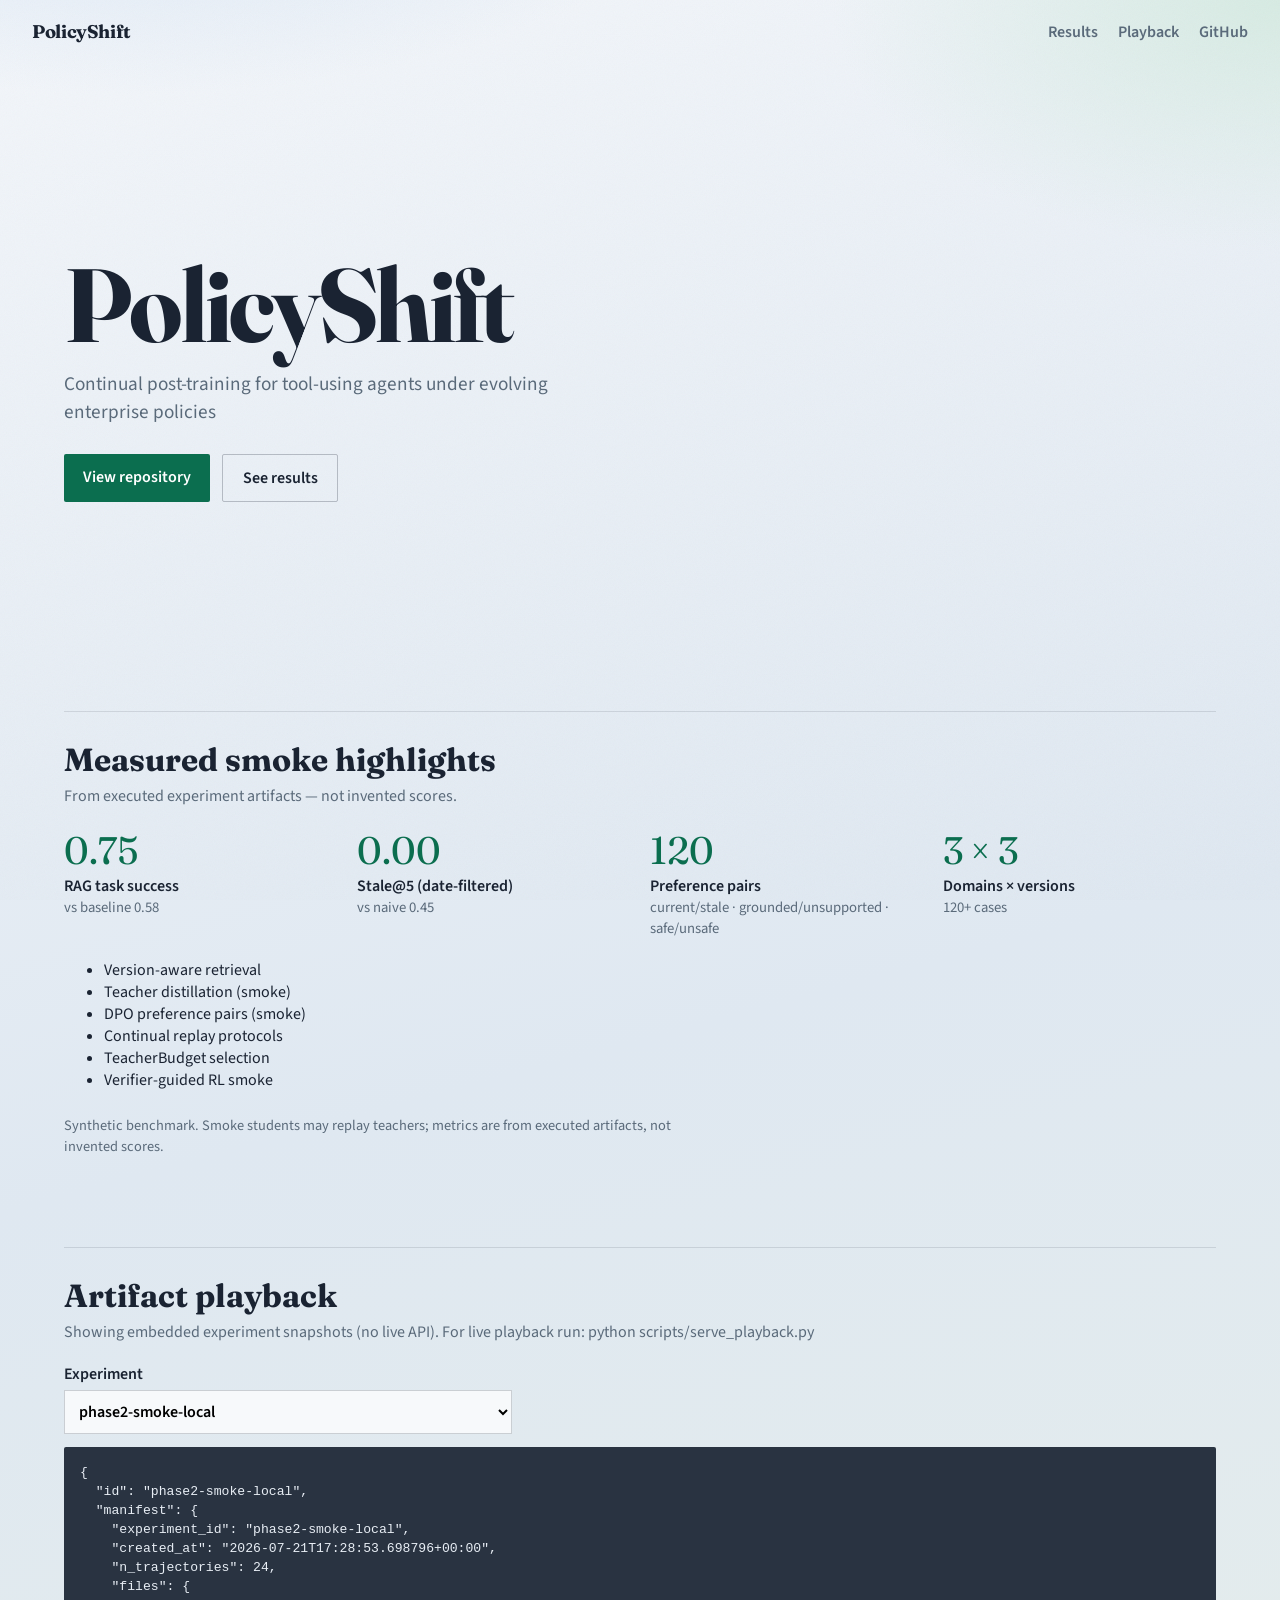
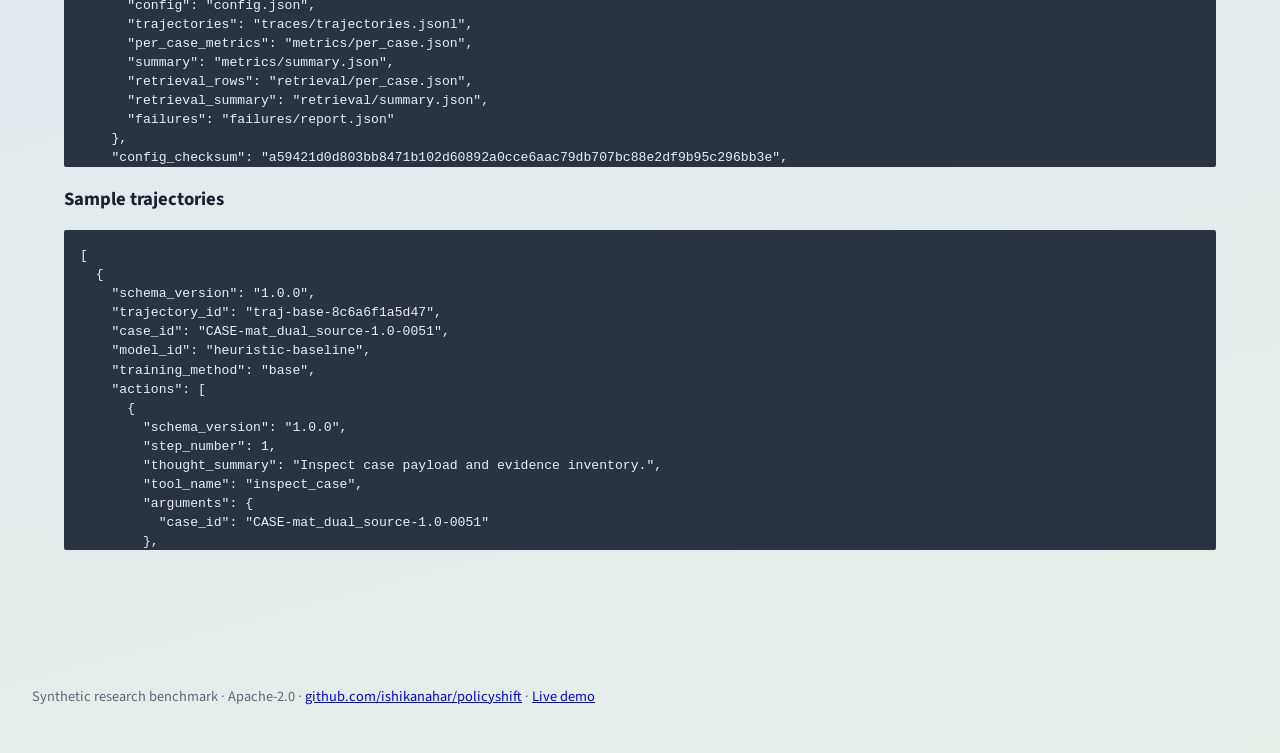
==== apps/web/index.html @ 209c6c85 "Enable public Pages URL and ship optional full GPU training paths. Add data prep, SFT/DPO/RL full co" ====
<!DOCTYPE html>
<html lang="en">
<head>
  <meta charset="UTF-8" />
  <meta name="viewport" content="width=device-width, initial-scale=1" />
  <title>PolicyShift</title>
  <link rel="preconnect" href="https://fonts.googleapis.com" />
  <link rel="preconnect" href="https://fonts.gstatic.com" crossorigin />
  <link href="https://fonts.googleapis.com/css2?family=Fraunces:opsz,wght@9..144,500;700&family=Source+Sans+3:wght@400;600&display=swap" rel="stylesheet" />
  <link rel="stylesheet" href="./styles.css" />
</head>
<body>
  <div class="atmosphere"></div>
  <header class="site-header">
    <p class="brand">PolicyShift</p>
    <nav>
      <a href="#results">Results</a>
      <a href="#playback">Playback</a>
      <a href="https://github.com/ishikanahar/policyshift" target="_blank" rel="noreferrer">GitHub</a>
    </nav>
  </header>

  <main>
    <section class="hero">
      <h1 class="brand-hero">PolicyShift</h1>
      <p class="lede" id="subtitle">Continual post-training for agents under evolving enterprise policies.</p>
      <div class="cta-row">
        <a class="cta" href="https://github.com/ishikanahar/policyshift" target="_blank" rel="noreferrer">View repository</a>
        <a class="cta ghost" href="#results">See results</a>
      </div>
    </section>

    <section id="results" class="panel">
      <h2>Measured smoke highlights</h2>
      <p class="support">From executed experiment artifacts — not invented scores.</p>
      <div class="highlights" id="highlights"></div>
      <ul class="methods" id="methods"></ul>
      <p class="disclaimer" id="disclaimer"></p>
    </section>

    <section id="playback" class="panel">
      <h2>Artifact playback</h2>
      <p class="support" id="playback-help">
        For live trajectory playback, run locally:
        <code>pip install -e ".[api]" && python scripts/serve_playback.py</code>
        then open <code>http://127.0.0.1:8000</code>.
      </p>
      <div id="playback-panel" class="playback-hidden">
        <label class="field">
          Experiment
          <select id="experiment-select"></select>
        </label>
        <pre id="experiment-view" class="code-block">—</pre>
        <h3>Sample trajectories</h3>
        <pre id="traj-view" class="code-block">—</pre>
      </div>
    </section>
  </main>

  <footer>
    <p>Synthetic research benchmark · Apache-2.0 · <a href="https://github.com/ishikanahar/policyshift">github.com/ishikanahar/policyshift</a> · <a href="https://ishikanahar.github.io/policyshift/">Live demo</a></p>
  </footer>
  <script src="./data.js"></script>
  <script src="./experiments.js"></script>
  <script src="./app.js"></script>
</body>
</html>
---- apps/web/styles.css ----
:root {
  --ink: #1a2332;
  --paper: #e8eef5;
  --accent: #0b6e4f;
  --accent-2: #c45c26;
  --muted: #5a6a7a;
  --panel: rgba(255, 255, 255, 0.72);
  --font-display: "Fraunces", Georgia, serif;
  --font-body: "Source Sans 3", "Segoe UI", sans-serif;
}

* { box-sizing: border-box; }
html, body { margin: 0; min-height: 100%; }
body {
  font-family: var(--font-body);
  color: var(--ink);
  background:
    radial-gradient(1200px 600px at 10% -10%, #cfe0f2 0%, transparent 55%),
    radial-gradient(900px 500px at 100% 0%, #d7ebe3 0%, transparent 50%),
    linear-gradient(165deg, #f3f6fa 0%, #dfe8f1 45%, #e7efe9 100%);
}

.atmosphere {
  position: fixed;
  inset: 0;
  pointer-events: none;
  background-image: url("data:image/svg+xml,%3Csvg xmlns='http://www.w3.org/2000/svg' width='160' height='160'%3E%3Cfilter id='n'%3E%3CfeTurbulence type='fractalNoise' baseFrequency='0.9' numOctaves='2' stitchTiles='stitch'/%3E%3C/filter%3E%3Crect width='160' height='160' filter='url(%23n)' opacity='0.04'/%3E%3C/svg%3E");
  z-index: 0;
}

.site-header, main, footer { position: relative; z-index: 1; }
.site-header {
  display: flex;
  justify-content: space-between;
  align-items: center;
  padding: 1.25rem 2rem;
}
.brand {
  font-family: var(--font-display);
  font-weight: 700;
  font-size: 1.15rem;
  margin: 0;
  letter-spacing: -0.02em;
}
nav { display: flex; gap: 1.25rem; }
nav a { color: var(--muted); text-decoration: none; font-weight: 600; }
nav a:hover { color: var(--accent); }

.hero {
  min-height: 72vh;
  display: flex;
  flex-direction: column;
  justify-content: center;
  padding: 2rem clamp(1.25rem, 5vw, 4rem) 3rem;
  animation: rise 0.9s ease-out both;
}
.brand-hero {
  font-family: var(--font-display);
  font-size: clamp(3rem, 9vw, 6.5rem);
  line-height: 0.95;
  margin: 0 0 1rem;
  letter-spacing: -0.03em;
}
.lede {
  max-width: 34rem;
  font-size: 1.2rem;
  color: var(--muted);
  margin: 0 0 1.75rem;
  animation: rise 1s ease-out 0.15s both;
}
.cta-row { display: flex; gap: 0.75rem; flex-wrap: wrap; animation: rise 1s ease-out 0.28s both; }
.cta {
  display: inline-block;
  background: var(--accent);
  color: #fff;
  text-decoration: none;
  padding: 0.75rem 1.2rem;
  font-weight: 600;
  border-radius: 2px;
}
.cta.ghost {
  background: transparent;
  color: var(--ink);
  border: 1px solid rgba(26, 35, 50, 0.25);
}

.panel {
  margin: 0 clamp(1.25rem, 5vw, 4rem) 3rem;
  padding: 1.75rem 0;
  border-top: 1px solid rgba(26, 35, 50, 0.12);
}
.panel h2 {
  font-family: var(--font-display);
  font-size: 2rem;
  margin: 0 0 0.35rem;
}
.support { color: var(--muted); margin: 0 0 1.25rem; }
.highlights {
  display: grid;
  grid-template-columns: repeat(auto-fit, minmax(160px, 1fr));
  gap: 1.25rem;
}
.highlights article {
  padding: 0.25rem 0;
}
.highlights .value {
  font-family: var(--font-display);
  font-size: 2.4rem;
  color: var(--accent);
  line-height: 1;
}
.highlights .label { font-weight: 600; margin-top: 0.35rem; }
.highlights .detail { color: var(--muted); font-size: 0.92rem; }
.disclaimer { margin-top: 1.5rem; color: var(--muted); font-size: 0.9rem; max-width: 40rem; }

.field { display: flex; flex-direction: column; gap: 0.35rem; font-weight: 600; max-width: 28rem; }
select {
  font: inherit;
  padding: 0.55rem 0.65rem;
  border: 1px solid rgba(26, 35, 50, 0.2);
  background: var(--panel);
}
.code-block {
  background: rgba(26, 35, 50, 0.92);
  color: #e8eef5;
  padding: 1rem;
  overflow: auto;
  max-height: 320px;
  font-size: 0.82rem;
  line-height: 1.45;
  border-radius: 2px;
}
footer {
  padding: 2rem;
  color: var(--muted);
  font-size: 0.9rem;
}

@keyframes rise {
  from { opacity: 0; transform: translateY(14px); }
  to { opacity: 1; transform: translateY(0); }
}

@media (max-width: 640px) {
  .site-header { padding: 1rem; }
  .hero { min-height: 60vh; }
}
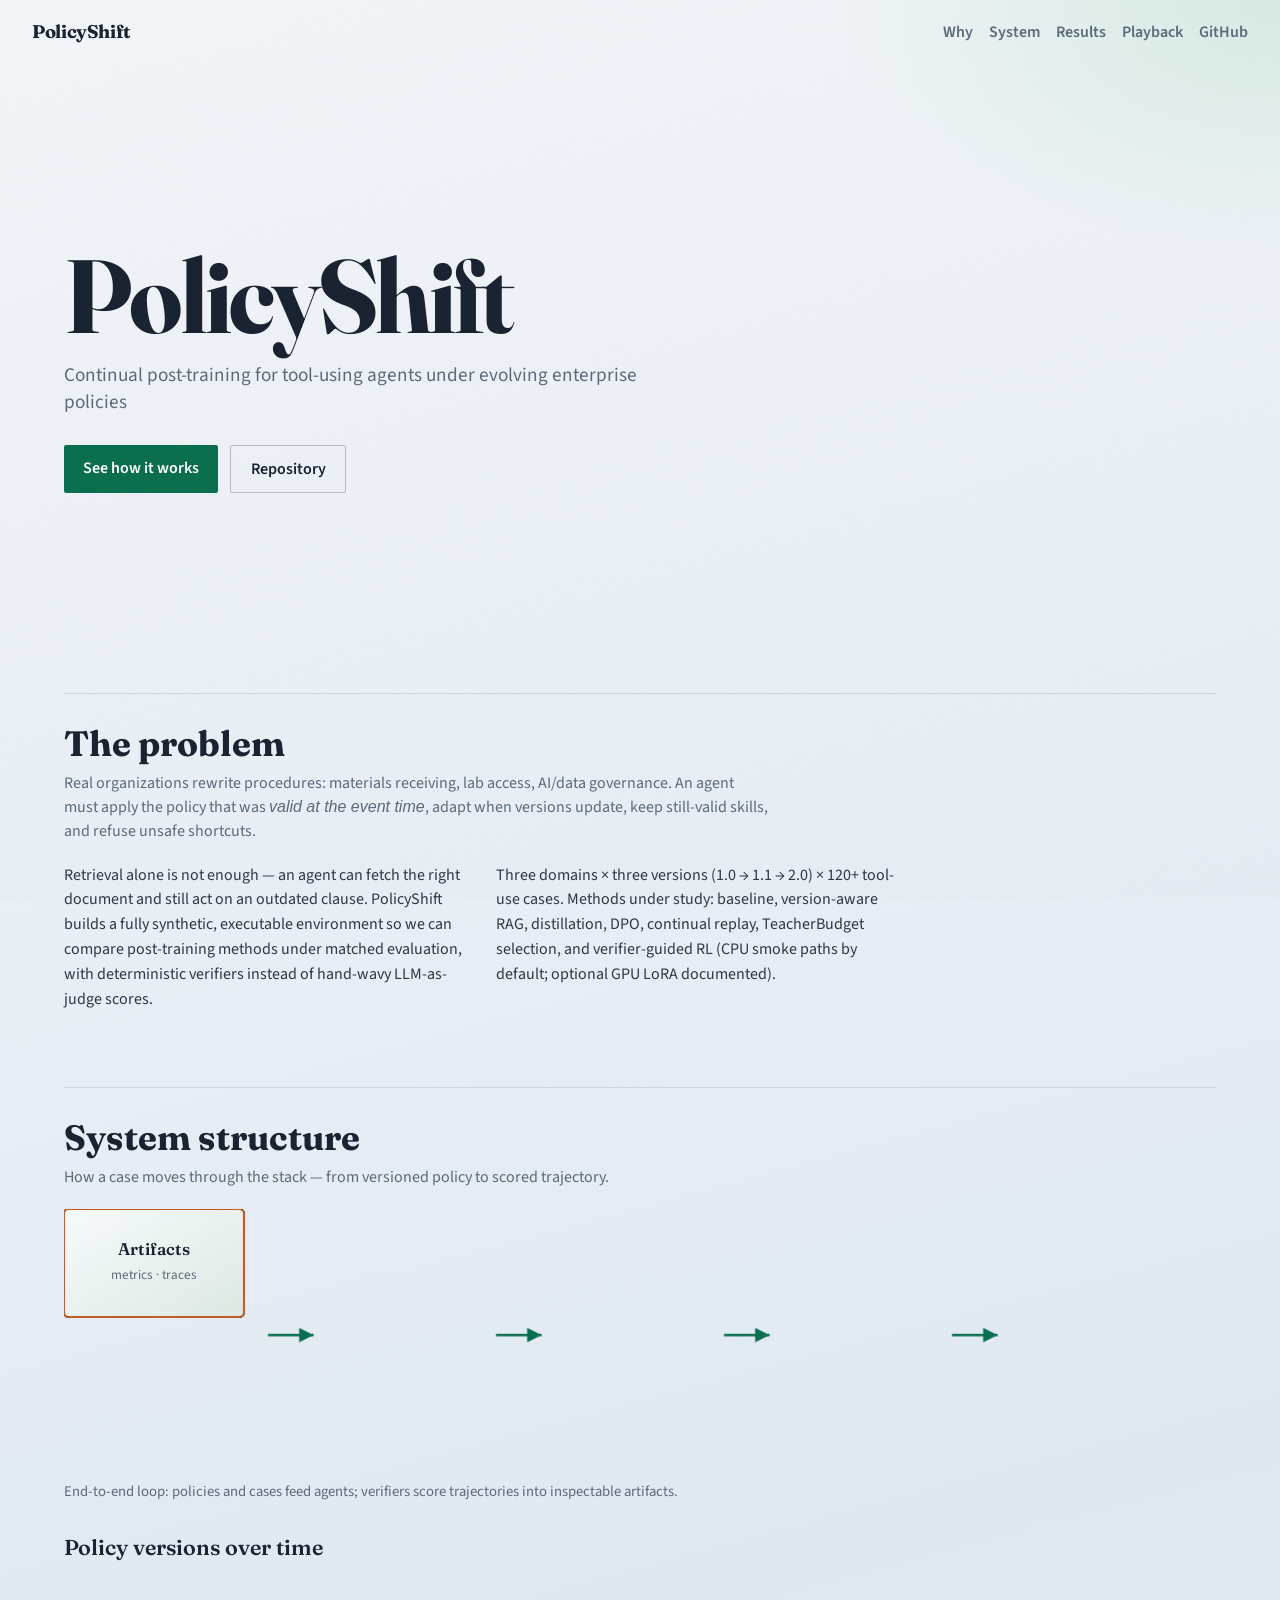
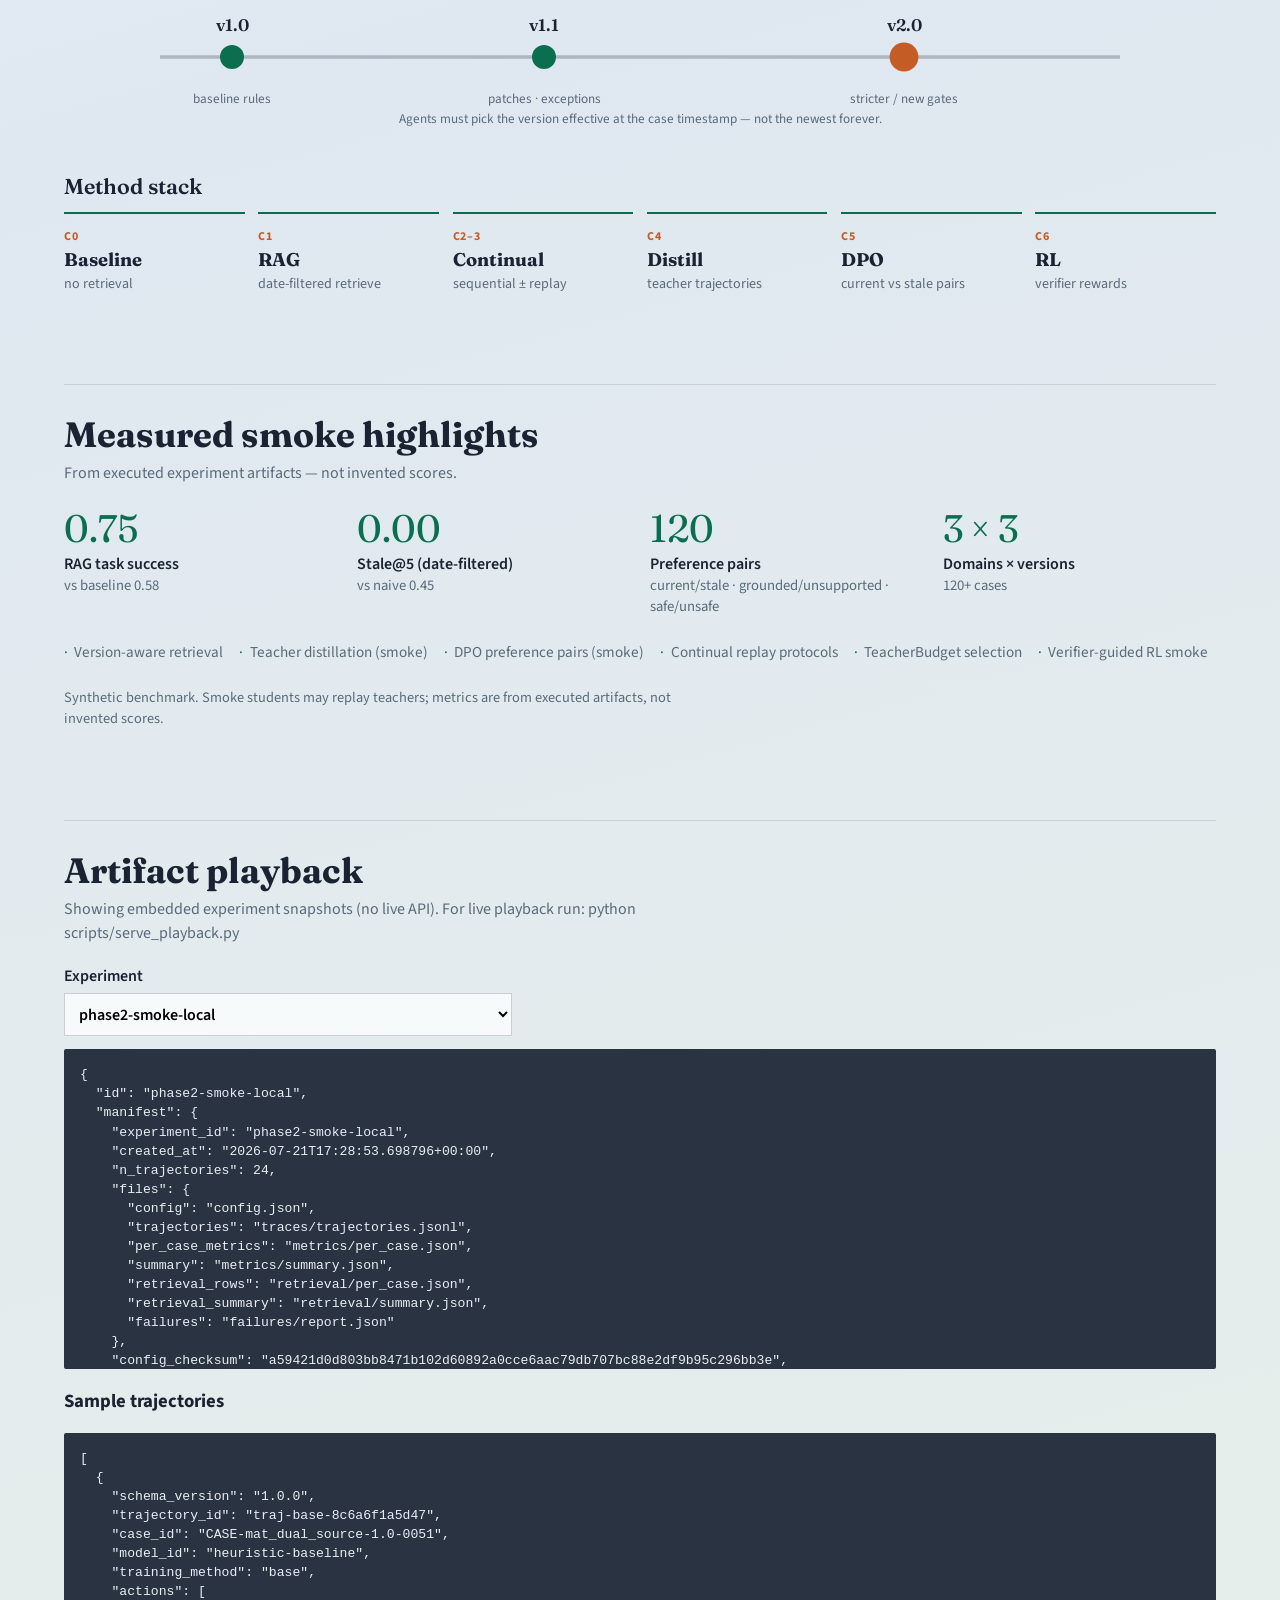
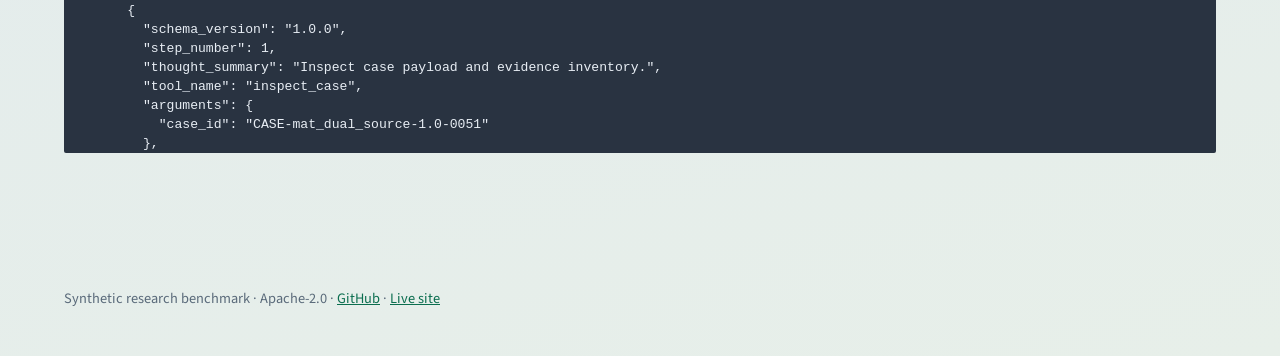
==== commit a18b5378: "Enrich public site with project explanation and structure visuals. Add problem narrative plus SVG pi" ====
--- a/apps/web/index.html
+++ b/apps/web/index.html
@@ -3,7 +3,8 @@
 <head>
   <meta charset="UTF-8" />
   <meta name="viewport" content="width=device-width, initial-scale=1" />
-  <title>PolicyShift</title>
+  <title>PolicyShift — continual post-training under evolving policies</title>
+  <meta name="description" content="PolicyShift is a synthetic research benchmark for teaching tool-using agents to follow versioned enterprise policies as they change over time." />
   <link rel="preconnect" href="https://fonts.googleapis.com" />
   <link rel="preconnect" href="https://fonts.gstatic.com" crossorigin />
   <link href="https://fonts.googleapis.com/css2?family=Fraunces:opsz,wght@9..144,500;700&family=Source+Sans+3:wght@400;600&display=swap" rel="stylesheet" />
@@ -14,6 +15,8 @@
   <header class="site-header">
     <p class="brand">PolicyShift</p>
     <nav>
+      <a href="#problem">Why</a>
+      <a href="#system">System</a>
       <a href="#results">Results</a>
       <a href="#playback">Playback</a>
       <a href="https://github.com/ishikanahar/policyshift" target="_blank" rel="noreferrer">GitHub</a>
@@ -23,10 +26,119 @@
   <main>
     <section class="hero">
       <h1 class="brand-hero">PolicyShift</h1>
-      <p class="lede" id="subtitle">Continual post-training for agents under evolving enterprise policies.</p>
+      <p class="lede" id="subtitle">
+        A research benchmark for teaching tool-using agents to follow enterprise policies
+        that change over time — without clinging to stale rules.
+      </p>
       <div class="cta-row">
-        <a class="cta" href="https://github.com/ishikanahar/policyshift" target="_blank" rel="noreferrer">View repository</a>
-        <a class="cta ghost" href="#results">See results</a>
+        <a class="cta" href="#system">See how it works</a>
+        <a class="cta ghost" href="https://github.com/ishikanahar/policyshift" target="_blank" rel="noreferrer">Repository</a>
+      </div>
+    </section>
+
+    <section id="problem" class="panel">
+      <h2>The problem</h2>
+      <p class="support">
+        Real organizations rewrite procedures: materials receiving, lab access, AI/data governance.
+        An agent must apply the policy that was <em>valid at the event time</em>, adapt when versions
+        update, keep still-valid skills, and refuse unsafe shortcuts.
+      </p>
+      <div class="split-copy">
+        <p>
+          Retrieval alone is not enough — an agent can fetch the right document and still act on an
+          outdated clause. PolicyShift builds a fully synthetic, executable environment so we can
+          compare post-training methods under matched evaluation, with deterministic verifiers
+          instead of hand-wavy LLM-as-judge scores.
+        </p>
+        <p>
+          Three domains × three versions (1.0 → 1.1 → 2.0) × 120+ tool-use cases. Methods under study:
+          baseline, version-aware RAG, distillation, DPO, continual replay, TeacherBudget selection,
+          and verifier-guided RL (CPU smoke paths by default; optional GPU LoRA documented).
+        </p>
+      </div>
+    </section>
+
+    <section id="system" class="panel">
+      <h2>System structure</h2>
+      <p class="support">How a case moves through the stack — from versioned policy to scored trajectory.</p>
+
+      <figure class="diagram" aria-label="PolicyShift pipeline diagram">
+        <svg viewBox="0 0 960 220" role="img" class="diagram-svg">
+          <defs>
+            <marker id="arrow" markerWidth="8" markerHeight="8" refX="6" refY="3" orient="auto">
+              <path d="M0,0 L6,3 L0,6 Z" fill="#0b6e4f" />
+            </marker>
+            <linearGradient id="nodeFill" x1="0" y1="0" x2="1" y2="1">
+              <stop offset="0%" stop-color="#f7fafc" />
+              <stop offset="100%" stop-color="#dce8e2" />
+            </linearGradient>
+          </defs>
+          <!-- nodes -->
+          <g class="flow-node" transform="translate(20,60)">
+            <rect width="150" height="90" rx="4" fill="url(#nodeFill)" stroke="#0b6e4f" stroke-width="1.5"/>
+            <text x="75" y="38" text-anchor="middle" class="node-title">Versioned policies</text>
+            <text x="75" y="58" text-anchor="middle" class="node-sub">3 domains · v1→v2</text>
+          </g>
+          <g class="flow-node" transform="translate(210,60)">
+            <rect width="150" height="90" rx="4" fill="url(#nodeFill)" stroke="#0b6e4f" stroke-width="1.5"/>
+            <text x="75" y="38" text-anchor="middle" class="node-title">Case + tools</text>
+            <text x="75" y="58" text-anchor="middle" class="node-sub">event · evidence</text>
+          </g>
+          <g class="flow-node" transform="translate(400,60)">
+            <rect width="150" height="90" rx="4" fill="url(#nodeFill)" stroke="#0b6e4f" stroke-width="1.5"/>
+            <text x="75" y="38" text-anchor="middle" class="node-title">Retriever / agent</text>
+            <text x="75" y="58" text-anchor="middle" class="node-sub">RAG · SFT · DPO · RL</text>
+          </g>
+          <g class="flow-node" transform="translate(590,60)">
+            <rect width="150" height="90" rx="4" fill="url(#nodeFill)" stroke="#0b6e4f" stroke-width="1.5"/>
+            <text x="75" y="38" text-anchor="middle" class="node-title">Verifiers</text>
+            <text x="75" y="58" text-anchor="middle" class="node-sub">fresh · safe · grounded</text>
+          </g>
+          <g class="flow-node" transform="translate(780,60)">
+            <rect width="150" height="90" rx="4" fill="url(#nodeFill)" stroke="#c45c26" stroke-width="1.8"/>
+            <text x="75" y="38" text-anchor="middle" class="node-title">Artifacts</text>
+            <text x="75" y="58" text-anchor="middle" class="node-sub">metrics · traces</text>
+          </g>
+          <!-- arrows -->
+          <line x1="170" y1="105" x2="208" y2="105" stroke="#0b6e4f" stroke-width="2" marker-end="url(#arrow)"/>
+          <line x1="360" y1="105" x2="398" y2="105" stroke="#0b6e4f" stroke-width="2" marker-end="url(#arrow)"/>
+          <line x1="550" y1="105" x2="588" y2="105" stroke="#0b6e4f" stroke-width="2" marker-end="url(#arrow)"/>
+          <line x1="740" y1="105" x2="778" y2="105" stroke="#0b6e4f" stroke-width="2" marker-end="url(#arrow)"/>
+        </svg>
+        <figcaption>End-to-end loop: policies and cases feed agents; verifiers score trajectories into inspectable artifacts.</figcaption>
+      </figure>
+
+      <h3 class="subhead">Policy versions over time</h3>
+      <figure class="diagram timeline-wrap" aria-label="Policy version timeline">
+        <svg viewBox="0 0 960 140" class="diagram-svg">
+          <line x1="80" y1="70" x2="880" y2="70" stroke="#1a2332" stroke-opacity="0.25" stroke-width="3"/>
+          <g transform="translate(140,40)">
+            <circle cx="0" cy="30" r="10" fill="#0b6e4f"/>
+            <text x="0" y="8" text-anchor="middle" class="node-title">v1.0</text>
+            <text x="0" y="68" text-anchor="middle" class="node-sub">baseline rules</text>
+          </g>
+          <g transform="translate(400,40)">
+            <circle cx="0" cy="30" r="10" fill="#0b6e4f"/>
+            <text x="0" y="8" text-anchor="middle" class="node-title">v1.1</text>
+            <text x="0" y="68" text-anchor="middle" class="node-sub">patches · exceptions</text>
+          </g>
+          <g transform="translate(700,40)">
+            <circle cx="0" cy="30" r="12" fill="#c45c26"/>
+            <text x="0" y="8" text-anchor="middle" class="node-title">v2.0</text>
+            <text x="0" y="68" text-anchor="middle" class="node-sub">stricter / new gates</text>
+          </g>
+          <text x="480" y="125" text-anchor="middle" class="node-sub">Agents must pick the version effective at the case timestamp — not the newest forever.</text>
+        </svg>
+      </figure>
+
+      <h3 class="subhead">Method stack</h3>
+      <div class="method-rail" role="list">
+        <div class="method-step" role="listitem"><span class="step-num">C0</span><strong>Baseline</strong><span>no retrieval</span></div>
+        <div class="method-step" role="listitem"><span class="step-num">C1</span><strong>RAG</strong><span>date-filtered retrieve</span></div>
+        <div class="method-step" role="listitem"><span class="step-num">C2–3</span><strong>Continual</strong><span>sequential ± replay</span></div>
+        <div class="method-step" role="listitem"><span class="step-num">C4</span><strong>Distill</strong><span>teacher trajectories</span></div>
+        <div class="method-step" role="listitem"><span class="step-num">C5</span><strong>DPO</strong><span>current vs stale pairs</span></div>
+        <div class="method-step" role="listitem"><span class="step-num">C6</span><strong>RL</strong><span>verifier rewards</span></div>
       </div>
     </section>
 
@@ -41,9 +153,7 @@
     <section id="playback" class="panel">
       <h2>Artifact playback</h2>
       <p class="support" id="playback-help">
-        For live trajectory playback, run locally:
-        <code>pip install -e ".[api]" && python scripts/serve_playback.py</code>
-        then open <code>http://127.0.0.1:8000</code>.
+        Inspect exported experiment summaries and sample trajectories from real smoke runs.
       </p>
       <div id="playback-panel" class="playback-hidden">
         <label class="field">
@@ -58,7 +168,11 @@
   </main>
 
   <footer>
-    <p>Synthetic research benchmark · Apache-2.0 · <a href="https://github.com/ishikanahar/policyshift">github.com/ishikanahar/policyshift</a> · <a href="https://ishikanahar.github.io/policyshift/">Live demo</a></p>
+    <p>
+      Synthetic research benchmark · Apache-2.0 ·
+      <a href="https://github.com/ishikanahar/policyshift">GitHub</a> ·
+      <a href="https://ishikanahar.github.io/policyshift/">Live site</a>
+    </p>
   </footer>
   <script src="./data.js"></script>
   <script src="./experiments.js"></script>
--- a/apps/web/styles.css
+++ b/apps/web/styles.css
@@ -10,7 +10,7 @@
 }
 
 * { box-sizing: border-box; }
-html, body { margin: 0; min-height: 100%; }
+html, body { margin: 0; min-height: 100%; scroll-behavior: smooth; }
 body {
   font-family: var(--font-body);
   color: var(--ink);
@@ -33,7 +33,9 @@
   display: flex;
   justify-content: space-between;
   align-items: center;
-  padding: 1.25rem 2rem;
+  padding: 1.25rem clamp(1rem, 4vw, 2rem);
+  gap: 1rem;
+  flex-wrap: wrap;
 }
 .brand {
   font-family: var(--font-display);
@@ -42,12 +44,12 @@
   margin: 0;
   letter-spacing: -0.02em;
 }
-nav { display: flex; gap: 1.25rem; }
+nav { display: flex; gap: 1rem; flex-wrap: wrap; }
 nav a { color: var(--muted); text-decoration: none; font-weight: 600; }
 nav a:hover { color: var(--accent); }
 
 .hero {
-  min-height: 72vh;
+  min-height: 70vh;
   display: flex;
   flex-direction: column;
   justify-content: center;
@@ -62,10 +64,11 @@
   letter-spacing: -0.03em;
 }
 .lede {
-  max-width: 34rem;
+  max-width: 38rem;
   font-size: 1.2rem;
   color: var(--muted);
   margin: 0 0 1.75rem;
+  line-height: 1.45;
   animation: rise 1s ease-out 0.15s both;
 }
 .cta-row { display: flex; gap: 0.75rem; flex-wrap: wrap; animation: rise 1s ease-out 0.28s both; }
@@ -77,32 +80,121 @@
   padding: 0.75rem 1.2rem;
   font-weight: 600;
   border-radius: 2px;
-}
+  transition: transform 0.2s ease, background 0.2s ease;
+}
+.cta:hover { transform: translateY(-2px); background: #095c42; }
 .cta.ghost {
   background: transparent;
   color: var(--ink);
   border: 1px solid rgba(26, 35, 50, 0.25);
 }
+.cta.ghost:hover { background: rgba(255,255,255,0.45); }
 
 .panel {
   margin: 0 clamp(1.25rem, 5vw, 4rem) 3rem;
   padding: 1.75rem 0;
   border-top: 1px solid rgba(26, 35, 50, 0.12);
+  animation: rise 0.8s ease-out both;
 }
 .panel h2 {
   font-family: var(--font-display);
-  font-size: 2rem;
+  font-size: clamp(1.75rem, 4vw, 2.2rem);
   margin: 0 0 0.35rem;
 }
-.support { color: var(--muted); margin: 0 0 1.25rem; }
+.subhead {
+  font-family: var(--font-display);
+  font-size: 1.35rem;
+  margin: 2rem 0 0.75rem;
+  font-weight: 600;
+}
+.support { color: var(--muted); margin: 0 0 1.25rem; max-width: 44rem; line-height: 1.5; }
+.split-copy {
+  display: grid;
+  grid-template-columns: repeat(auto-fit, minmax(240px, 1fr));
+  gap: 1.5rem 2rem;
+  max-width: 52rem;
+}
+.split-copy p {
+  margin: 0;
+  color: var(--ink);
+  line-height: 1.55;
+  opacity: 0.9;
+}
+
+.diagram {
+  margin: 0 0 0.5rem;
+  overflow-x: auto;
+}
+.diagram-svg {
+  width: 100%;
+  min-width: 640px;
+  height: auto;
+  display: block;
+}
+.diagram figcaption,
+.timeline-wrap + .support {
+  color: var(--muted);
+  font-size: 0.92rem;
+  margin-top: 0.5rem;
+  max-width: 44rem;
+}
+.node-title {
+  font-family: var(--font-display);
+  font-size: 14px;
+  fill: #1a2332;
+  font-weight: 600;
+}
+.node-sub {
+  font-family: var(--font-body);
+  font-size: 11px;
+  fill: #5a6a7a;
+}
+.flow-node {
+  animation: rise 0.7s ease-out both;
+}
+.flow-node:nth-child(1) { animation-delay: 0.05s; }
+.flow-node:nth-child(2) { animation-delay: 0.12s; }
+.flow-node:nth-child(3) { animation-delay: 0.19s; }
+.flow-node:nth-child(4) { animation-delay: 0.26s; }
+.flow-node:nth-child(5) { animation-delay: 0.33s; }
+
+.method-rail {
+  display: grid;
+  grid-template-columns: repeat(auto-fit, minmax(130px, 1fr));
+  gap: 0.85rem;
+  margin-top: 0.5rem;
+}
+.method-step {
+  padding: 0.85rem 0.2rem 0.85rem 0;
+  border-top: 2px solid var(--accent);
+  display: flex;
+  flex-direction: column;
+  gap: 0.2rem;
+  transition: transform 0.25s ease;
+}
+.method-step:hover { transform: translateY(-3px); }
+.method-step .step-num {
+  font-size: 0.75rem;
+  letter-spacing: 0.06em;
+  text-transform: uppercase;
+  color: var(--accent-2);
+  font-weight: 700;
+}
+.method-step strong {
+  font-family: var(--font-display);
+  font-size: 1.15rem;
+}
+.method-step span:last-child {
+  color: var(--muted);
+  font-size: 0.88rem;
+}
+
 .highlights {
   display: grid;
   grid-template-columns: repeat(auto-fit, minmax(160px, 1fr));
   gap: 1.25rem;
 }
-.highlights article {
-  padding: 0.25rem 0;
-}
+.highlights article { padding: 0.25rem 0; }
 .highlights .value {
   font-family: var(--font-display);
   font-size: 2.4rem;
@@ -112,6 +204,28 @@
 .highlights .label { font-weight: 600; margin-top: 0.35rem; }
 .highlights .detail { color: var(--muted); font-size: 0.92rem; }
 .disclaimer { margin-top: 1.5rem; color: var(--muted); font-size: 0.9rem; max-width: 40rem; }
+
+.methods {
+  list-style: none;
+  padding: 0;
+  margin: 1.25rem 0 0;
+  display: flex;
+  flex-wrap: wrap;
+  gap: 0.5rem 1rem;
+  color: var(--muted);
+  font-size: 0.95rem;
+}
+.methods li::before {
+  content: "·";
+  margin-right: 0.4rem;
+  color: var(--accent);
+}
+.playback-hidden { display: none; }
+code {
+  font-size: 0.88em;
+  background: rgba(26, 35, 50, 0.06);
+  padding: 0.1rem 0.35rem;
+}
 
 .field { display: flex; flex-direction: column; gap: 0.35rem; font-weight: 600; max-width: 28rem; }
 select {
@@ -131,10 +245,11 @@
   border-radius: 2px;
 }
 footer {
-  padding: 2rem;
+  padding: 2rem clamp(1.25rem, 5vw, 4rem);
   color: var(--muted);
   font-size: 0.9rem;
 }
+footer a { color: var(--accent); }
 
 @keyframes rise {
   from { opacity: 0; transform: translateY(14px); }
@@ -143,5 +258,6 @@
 
 @media (max-width: 640px) {
   .site-header { padding: 1rem; }
-  .hero { min-height: 60vh; }
-}
+  .hero { min-height: 58vh; }
+  .diagram-svg { min-width: 520px; }
+}
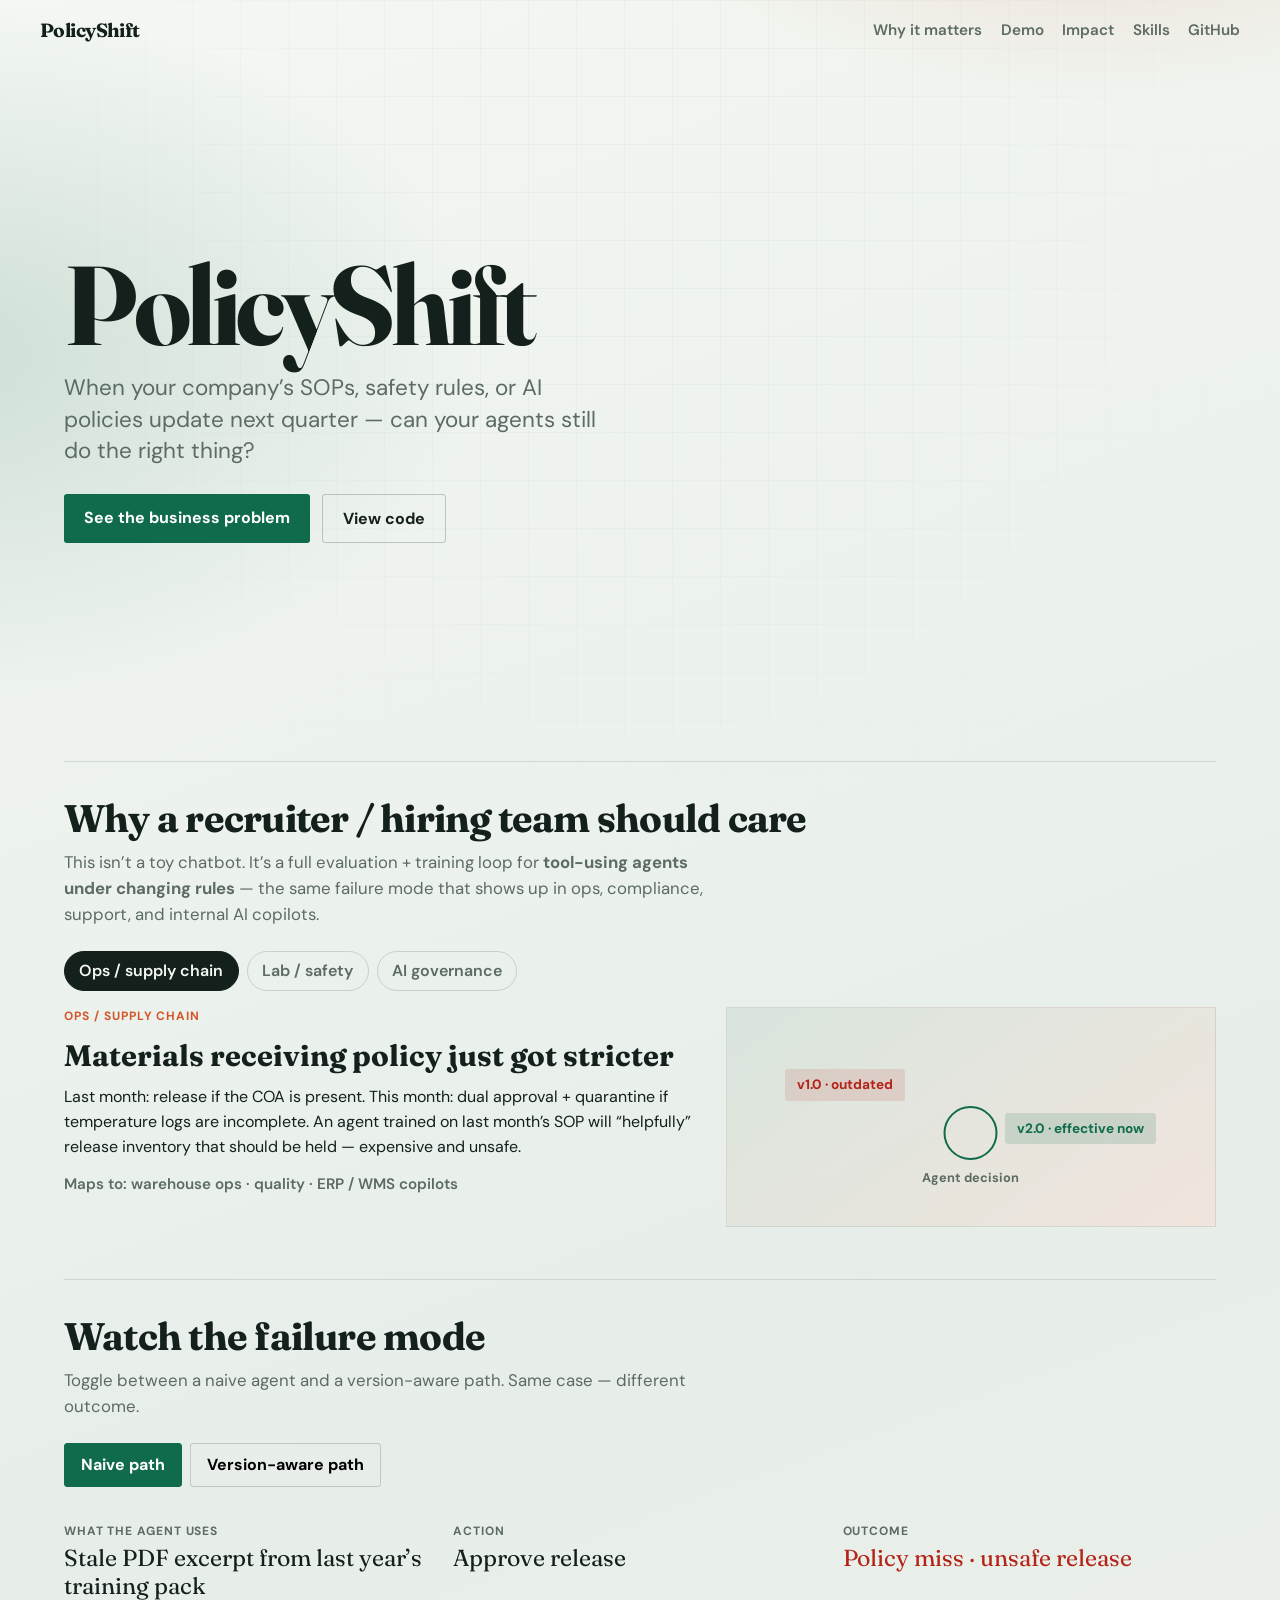
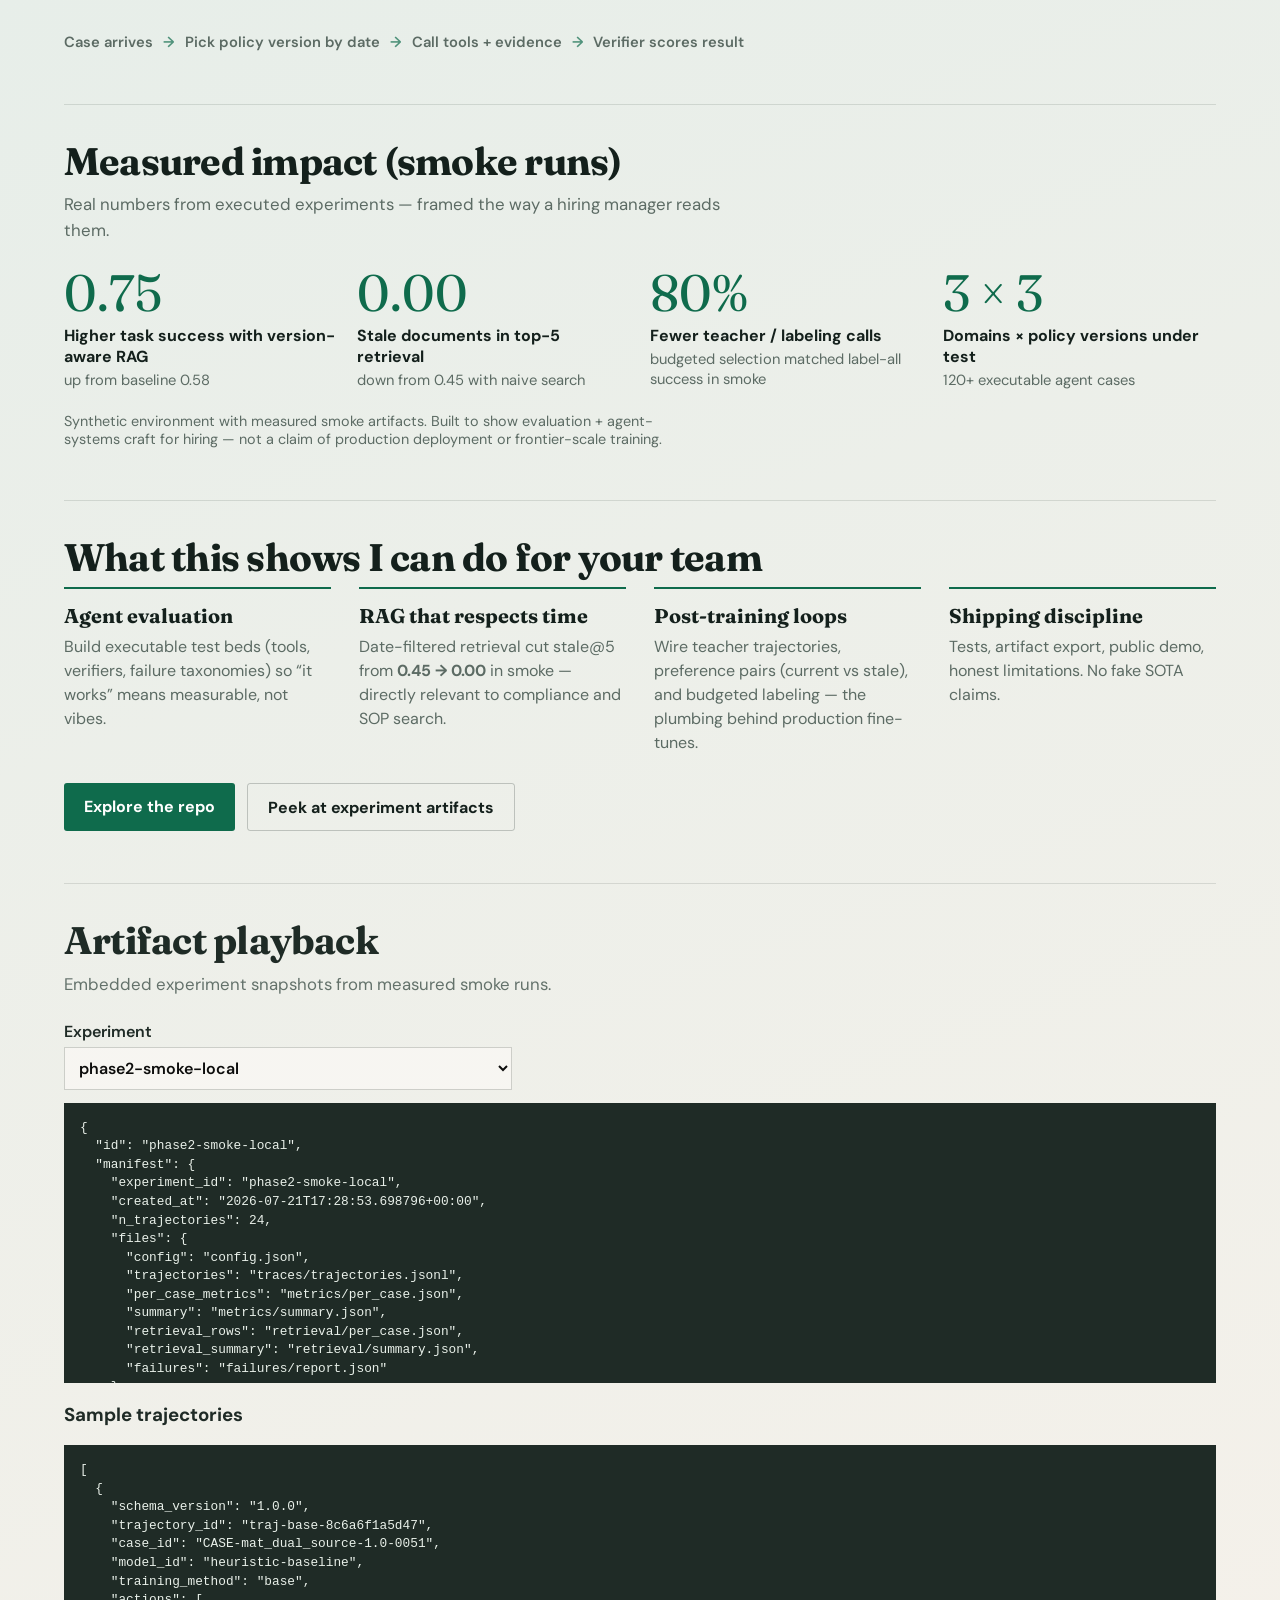
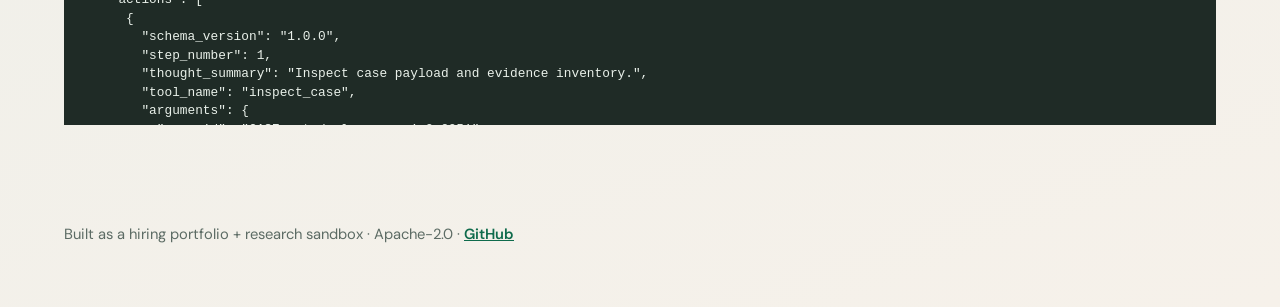
==== commit 0a71beee: "Reframe public site for recruiters with interactive scenarios. Swap academic landing copy for hiring" ====
--- a/apps/web/index.html
+++ b/apps/web/index.html
@@ -3,22 +3,22 @@
 <head>
   <meta charset="UTF-8" />
   <meta name="viewport" content="width=device-width, initial-scale=1" />
-  <title>PolicyShift — continual post-training under evolving policies</title>
-  <meta name="description" content="PolicyShift is a synthetic research benchmark for teaching tool-using agents to follow versioned enterprise policies as they change over time." />
+  <title>PolicyShift — agents that keep up when company rules change</title>
+  <meta name="description" content="Portfolio project: teach AI agents to follow changing enterprise policies — version-aware retrieval, evaluation, and post-training, with measured results." />
   <link rel="preconnect" href="https://fonts.googleapis.com" />
   <link rel="preconnect" href="https://fonts.gstatic.com" crossorigin />
-  <link href="https://fonts.googleapis.com/css2?family=Fraunces:opsz,wght@9..144,500;700&family=Source+Sans+3:wght@400;600&display=swap" rel="stylesheet" />
+  <link href="https://fonts.googleapis.com/css2?family=Fraunces:opsz,wght@9..144,600;700&family=DM+Sans:wght@400;500;600;700&display=swap" rel="stylesheet" />
   <link rel="stylesheet" href="./styles.css" />
 </head>
 <body>
-  <div class="atmosphere"></div>
+  <div class="atmosphere" aria-hidden="true"></div>
   <header class="site-header">
     <p class="brand">PolicyShift</p>
     <nav>
-      <a href="#problem">Why</a>
-      <a href="#system">System</a>
-      <a href="#results">Results</a>
-      <a href="#playback">Playback</a>
+      <a href="#why">Why it matters</a>
+      <a href="#demo">Demo</a>
+      <a href="#impact">Impact</a>
+      <a href="#skills">Skills</a>
       <a href="https://github.com/ishikanahar/policyshift" target="_blank" rel="noreferrer">GitHub</a>
     </nav>
   </header>
@@ -26,135 +26,129 @@
   <main>
     <section class="hero">
       <h1 class="brand-hero">PolicyShift</h1>
-      <p class="lede" id="subtitle">
-        A research benchmark for teaching tool-using agents to follow enterprise policies
-        that change over time — without clinging to stale rules.
+      <p class="lede">
+        When your company’s SOPs, safety rules, or AI policies update next quarter —
+        can your agents still do the right thing?
       </p>
       <div class="cta-row">
-        <a class="cta" href="#system">See how it works</a>
-        <a class="cta ghost" href="https://github.com/ishikanahar/policyshift" target="_blank" rel="noreferrer">Repository</a>
+        <a class="cta" href="#why">See the business problem</a>
+        <a class="cta ghost" href="https://github.com/ishikanahar/policyshift" target="_blank" rel="noreferrer">View code</a>
       </div>
     </section>
 
-    <section id="problem" class="panel">
-      <h2>The problem</h2>
+    <section id="why" class="panel">
+      <h2>Why a recruiter / hiring team should care</h2>
       <p class="support">
-        Real organizations rewrite procedures: materials receiving, lab access, AI/data governance.
-        An agent must apply the policy that was <em>valid at the event time</em>, adapt when versions
-        update, keep still-valid skills, and refuse unsafe shortcuts.
+        This isn’t a toy chatbot. It’s a full evaluation + training loop for
+        <strong>tool-using agents under changing rules</strong> — the same failure mode
+        that shows up in ops, compliance, support, and internal AI copilots.
       </p>
-      <div class="split-copy">
-        <p>
-          Retrieval alone is not enough — an agent can fetch the right document and still act on an
-          outdated clause. PolicyShift builds a fully synthetic, executable environment so we can
-          compare post-training methods under matched evaluation, with deterministic verifiers
-          instead of hand-wavy LLM-as-judge scores.
-        </p>
-        <p>
-          Three domains × three versions (1.0 → 1.1 → 2.0) × 120+ tool-use cases. Methods under study:
-          baseline, version-aware RAG, distillation, DPO, continual replay, TeacherBudget selection,
-          and verifier-guided RL (CPU smoke paths by default; optional GPU LoRA documented).
-        </p>
+
+      <div class="scenario-stage">
+        <div class="scenario-tabs" role="tablist" aria-label="Industry scenarios">
+          <button type="button" class="tab is-active" data-scene="ops" role="tab" aria-selected="true">Ops / supply chain</button>
+          <button type="button" class="tab" data-scene="lab" role="tab" aria-selected="false">Lab / safety</button>
+          <button type="button" class="tab" data-scene="ai" role="tab" aria-selected="false">AI governance</button>
+        </div>
+
+        <div class="scenario-board" id="scenario-board">
+          <div class="scene-copy">
+            <p class="scene-kicker" id="scene-kicker">Ops example</p>
+            <h3 id="scene-title">Materials receiving policy just got stricter</h3>
+            <p id="scene-body">
+              Last month: release if the COA is present. This month: dual approval + quarantine
+              if temperature logs are incomplete. An agent trained on last month’s SOP will
+              “helpfully” release inventory that should be held — expensive and unsafe.
+            </p>
+            <p class="scene-map" id="scene-map">Maps to: warehouse ops, quality, ERP copilots</p>
+          </div>
+          <div class="scene-visual" aria-hidden="true">
+            <div class="policy-chip stale" id="chip-stale">v1.0 · outdated</div>
+            <div class="policy-chip current" id="chip-current">v2.0 · effective now</div>
+            <div class="agent-pulse" id="agent-pulse">
+              <span class="pulse-ring"></span>
+              <span class="pulse-label">Agent decision</span>
+            </div>
+          </div>
+        </div>
       </div>
     </section>
 
-    <section id="system" class="panel">
-      <h2>System structure</h2>
-      <p class="support">How a case moves through the stack — from versioned policy to scored trajectory.</p>
+    <section id="demo" class="panel">
+      <h2>Watch the failure mode</h2>
+      <p class="support">
+        Toggle between a naive agent and a version-aware path. Same case — different outcome.
+      </p>
 
-      <figure class="diagram" aria-label="PolicyShift pipeline diagram">
-        <svg viewBox="0 0 960 220" role="img" class="diagram-svg">
-          <defs>
-            <marker id="arrow" markerWidth="8" markerHeight="8" refX="6" refY="3" orient="auto">
-              <path d="M0,0 L6,3 L0,6 Z" fill="#0b6e4f" />
-            </marker>
-            <linearGradient id="nodeFill" x1="0" y1="0" x2="1" y2="1">
-              <stop offset="0%" stop-color="#f7fafc" />
-              <stop offset="100%" stop-color="#dce8e2" />
-            </linearGradient>
-          </defs>
-          <!-- nodes -->
-          <g class="flow-node" transform="translate(20,60)">
-            <rect width="150" height="90" rx="4" fill="url(#nodeFill)" stroke="#0b6e4f" stroke-width="1.5"/>
-            <text x="75" y="38" text-anchor="middle" class="node-title">Versioned policies</text>
-            <text x="75" y="58" text-anchor="middle" class="node-sub">3 domains · v1→v2</text>
-          </g>
-          <g class="flow-node" transform="translate(210,60)">
-            <rect width="150" height="90" rx="4" fill="url(#nodeFill)" stroke="#0b6e4f" stroke-width="1.5"/>
-            <text x="75" y="38" text-anchor="middle" class="node-title">Case + tools</text>
-            <text x="75" y="58" text-anchor="middle" class="node-sub">event · evidence</text>
-          </g>
-          <g class="flow-node" transform="translate(400,60)">
-            <rect width="150" height="90" rx="4" fill="url(#nodeFill)" stroke="#0b6e4f" stroke-width="1.5"/>
-            <text x="75" y="38" text-anchor="middle" class="node-title">Retriever / agent</text>
-            <text x="75" y="58" text-anchor="middle" class="node-sub">RAG · SFT · DPO · RL</text>
-          </g>
-          <g class="flow-node" transform="translate(590,60)">
-            <rect width="150" height="90" rx="4" fill="url(#nodeFill)" stroke="#0b6e4f" stroke-width="1.5"/>
-            <text x="75" y="38" text-anchor="middle" class="node-title">Verifiers</text>
-            <text x="75" y="58" text-anchor="middle" class="node-sub">fresh · safe · grounded</text>
-          </g>
-          <g class="flow-node" transform="translate(780,60)">
-            <rect width="150" height="90" rx="4" fill="url(#nodeFill)" stroke="#c45c26" stroke-width="1.8"/>
-            <text x="75" y="38" text-anchor="middle" class="node-title">Artifacts</text>
-            <text x="75" y="58" text-anchor="middle" class="node-sub">metrics · traces</text>
-          </g>
-          <!-- arrows -->
-          <line x1="170" y1="105" x2="208" y2="105" stroke="#0b6e4f" stroke-width="2" marker-end="url(#arrow)"/>
-          <line x1="360" y1="105" x2="398" y2="105" stroke="#0b6e4f" stroke-width="2" marker-end="url(#arrow)"/>
-          <line x1="550" y1="105" x2="588" y2="105" stroke="#0b6e4f" stroke-width="2" marker-end="url(#arrow)"/>
-          <line x1="740" y1="105" x2="778" y2="105" stroke="#0b6e4f" stroke-width="2" marker-end="url(#arrow)"/>
-        </svg>
-        <figcaption>End-to-end loop: policies and cases feed agents; verifiers score trajectories into inspectable artifacts.</figcaption>
-      </figure>
+      <div class="toggle-row">
+        <button type="button" class="mode-btn is-active" data-mode="naive" id="btn-naive">Naive path</button>
+        <button type="button" class="mode-btn" data-mode="aware" id="btn-aware">Version-aware path</button>
+      </div>
 
-      <h3 class="subhead">Policy versions over time</h3>
-      <figure class="diagram timeline-wrap" aria-label="Policy version timeline">
-        <svg viewBox="0 0 960 140" class="diagram-svg">
-          <line x1="80" y1="70" x2="880" y2="70" stroke="#1a2332" stroke-opacity="0.25" stroke-width="3"/>
-          <g transform="translate(140,40)">
-            <circle cx="0" cy="30" r="10" fill="#0b6e4f"/>
-            <text x="0" y="8" text-anchor="middle" class="node-title">v1.0</text>
-            <text x="0" y="68" text-anchor="middle" class="node-sub">baseline rules</text>
-          </g>
-          <g transform="translate(400,40)">
-            <circle cx="0" cy="30" r="10" fill="#0b6e4f"/>
-            <text x="0" y="8" text-anchor="middle" class="node-title">v1.1</text>
-            <text x="0" y="68" text-anchor="middle" class="node-sub">patches · exceptions</text>
-          </g>
-          <g transform="translate(700,40)">
-            <circle cx="0" cy="30" r="12" fill="#c45c26"/>
-            <text x="0" y="8" text-anchor="middle" class="node-title">v2.0</text>
-            <text x="0" y="68" text-anchor="middle" class="node-sub">stricter / new gates</text>
-          </g>
-          <text x="480" y="125" text-anchor="middle" class="node-sub">Agents must pick the version effective at the case timestamp — not the newest forever.</text>
-        </svg>
-      </figure>
+      <div class="decision-stage" id="decision-stage" data-mode="naive">
+        <div class="decision-col">
+          <p class="col-label">What the agent uses</p>
+          <p class="col-main" id="dec-source">Stale PDF excerpt from last year’s training pack</p>
+        </div>
+        <div class="decision-col">
+          <p class="col-label">Action</p>
+          <p class="col-main" id="dec-action">Approve release</p>
+        </div>
+        <div class="decision-col outcome" id="dec-outcome-wrap">
+          <p class="col-label">Outcome</p>
+          <p class="col-main" id="dec-outcome">Policy miss · unsafe release</p>
+        </div>
+      </div>
 
-      <h3 class="subhead">Method stack</h3>
-      <div class="method-rail" role="list">
-        <div class="method-step" role="listitem"><span class="step-num">C0</span><strong>Baseline</strong><span>no retrieval</span></div>
-        <div class="method-step" role="listitem"><span class="step-num">C1</span><strong>RAG</strong><span>date-filtered retrieve</span></div>
-        <div class="method-step" role="listitem"><span class="step-num">C2–3</span><strong>Continual</strong><span>sequential ± replay</span></div>
-        <div class="method-step" role="listitem"><span class="step-num">C4</span><strong>Distill</strong><span>teacher trajectories</span></div>
-        <div class="method-step" role="listitem"><span class="step-num">C5</span><strong>DPO</strong><span>current vs stale pairs</span></div>
-        <div class="method-step" role="listitem"><span class="step-num">C6</span><strong>RL</strong><span>verifier rewards</span></div>
+      <div class="flow-strip" aria-hidden="true">
+        <span>Case arrives</span>
+        <span class="flow-arrow">→</span>
+        <span>Pick policy version by date</span>
+        <span class="flow-arrow">→</span>
+        <span>Call tools + evidence</span>
+        <span class="flow-arrow">→</span>
+        <span>Verifier scores result</span>
       </div>
     </section>
 
-    <section id="results" class="panel">
-      <h2>Measured smoke highlights</h2>
-      <p class="support">From executed experiment artifacts — not invented scores.</p>
-      <div class="highlights" id="highlights"></div>
-      <ul class="methods" id="methods"></ul>
+    <section id="impact" class="panel">
+      <h2>Measured impact (smoke runs)</h2>
+      <p class="support">Real numbers from executed experiments — framed the way a hiring manager reads them.</p>
+      <div class="impact-grid" id="impact-grid">
+        <!-- filled by JS -->
+      </div>
       <p class="disclaimer" id="disclaimer"></p>
     </section>
 
-    <section id="playback" class="panel">
+    <section id="skills" class="panel">
+      <h2>What this shows I can do for your team</h2>
+      <div class="skills-rail">
+        <article>
+          <h3>Agent evaluation</h3>
+          <p>Build executable test beds (tools, verifiers, failure taxonomies) so “it works” means measurable, not vibes.</p>
+        </article>
+        <article>
+          <h3>RAG that respects time</h3>
+          <p>Date-filtered retrieval cut stale@5 from <strong>0.45 → 0.00</strong> in smoke — directly relevant to compliance and SOP search.</p>
+        </article>
+        <article>
+          <h3>Post-training loops</h3>
+          <p>Wire teacher trajectories, preference pairs (current vs stale), and budgeted labeling — the plumbing behind production fine-tunes.</p>
+        </article>
+        <article>
+          <h3>Shipping discipline</h3>
+          <p>Tests, artifact export, public demo, honest limitations. No fake SOTA claims.</p>
+        </article>
+      </div>
+      <div class="hire-cta">
+        <a class="cta" href="https://github.com/ishikanahar/policyshift" target="_blank" rel="noreferrer">Explore the repo</a>
+        <a class="cta ghost" href="#playback">Peek at experiment artifacts</a>
+      </div>
+    </section>
+
+    <section id="playback" class="panel quiet">
       <h2>Artifact playback</h2>
-      <p class="support" id="playback-help">
-        Inspect exported experiment summaries and sample trajectories from real smoke runs.
-      </p>
+      <p class="support" id="playback-help">Sample outputs from real runs (for technical reviewers).</p>
       <div id="playback-panel" class="playback-hidden">
         <label class="field">
           Experiment
@@ -164,14 +158,16 @@
         <h3>Sample trajectories</h3>
         <pre id="traj-view" class="code-block">—</pre>
       </div>
+      <!-- keep hidden hooks for old JS -->
+      <div id="highlights" class="visually-hidden" aria-hidden="true"></div>
+      <ul id="methods" class="visually-hidden" aria-hidden="true"></ul>
     </section>
   </main>
 
   <footer>
     <p>
-      Synthetic research benchmark · Apache-2.0 ·
-      <a href="https://github.com/ishikanahar/policyshift">GitHub</a> ·
-      <a href="https://ishikanahar.github.io/policyshift/">Live site</a>
+      Built as a hiring portfolio + research sandbox · Apache-2.0 ·
+      <a href="https://github.com/ishikanahar/policyshift">GitHub</a>
     </p>
   </footer>
   <script src="./data.js"></script>
--- a/apps/web/styles.css
+++ b/apps/web/styles.css
@@ -1,31 +1,38 @@
 :root {
-  --ink: #1a2332;
-  --paper: #e8eef5;
-  --accent: #0b6e4f;
-  --accent-2: #c45c26;
-  --muted: #5a6a7a;
-  --panel: rgba(255, 255, 255, 0.72);
+  --ink: #14201c;
+  --muted: #5c6b64;
+  --accent: #0f6b4c;
+  --accent-hot: #d4552a;
+  --good: #0f6b4c;
+  --bad: #b42318;
+  --glass: rgba(255, 252, 247, 0.55);
   --font-display: "Fraunces", Georgia, serif;
-  --font-body: "Source Sans 3", "Segoe UI", sans-serif;
+  --font-body: "DM Sans", "Segoe UI", sans-serif;
 }
 
 * { box-sizing: border-box; }
-html, body { margin: 0; min-height: 100%; scroll-behavior: smooth; }
+html { scroll-behavior: smooth; }
 body {
+  margin: 0;
+  min-height: 100%;
   font-family: var(--font-body);
   color: var(--ink);
   background:
-    radial-gradient(1200px 600px at 10% -10%, #cfe0f2 0%, transparent 55%),
-    radial-gradient(900px 500px at 100% 0%, #d7ebe3 0%, transparent 50%),
-    linear-gradient(165deg, #f3f6fa 0%, #dfe8f1 45%, #e7efe9 100%);
+    radial-gradient(900px 500px at 85% -5%, rgba(212, 85, 42, 0.18), transparent 55%),
+    radial-gradient(1100px 700px at -5% 10%, rgba(15, 107, 76, 0.16), transparent 50%),
+    linear-gradient(160deg, #f4f7f2 0%, #e7eee9 40%, #f6f1ea 100%);
 }
 
 .atmosphere {
   position: fixed;
   inset: 0;
   pointer-events: none;
-  background-image: url("data:image/svg+xml,%3Csvg xmlns='http://www.w3.org/2000/svg' width='160' height='160'%3E%3Cfilter id='n'%3E%3CfeTurbulence type='fractalNoise' baseFrequency='0.9' numOctaves='2' stitchTiles='stitch'/%3E%3C/filter%3E%3Crect width='160' height='160' filter='url(%23n)' opacity='0.04'/%3E%3C/svg%3E");
   z-index: 0;
+  background-image:
+    linear-gradient(rgba(20, 32, 28, 0.03) 1px, transparent 1px),
+    linear-gradient(90deg, rgba(20, 32, 28, 0.03) 1px, transparent 1px);
+  background-size: 48px 48px;
+  mask-image: radial-gradient(ellipse at 50% 20%, black 20%, transparent 70%);
 }
 
 .site-header, main, footer { position: relative; z-index: 1; }
@@ -33,231 +40,342 @@
   display: flex;
   justify-content: space-between;
   align-items: center;
-  padding: 1.25rem clamp(1rem, 4vw, 2rem);
   gap: 1rem;
   flex-wrap: wrap;
+  padding: 1.1rem clamp(1rem, 4vw, 2.5rem);
 }
 .brand {
-  font-family: var(--font-display);
-  font-weight: 700;
-  font-size: 1.15rem;
   margin: 0;
-  letter-spacing: -0.02em;
-}
-nav { display: flex; gap: 1rem; flex-wrap: wrap; }
-nav a { color: var(--muted); text-decoration: none; font-weight: 600; }
+  font-family: var(--font-display);
+  font-weight: 700;
+  font-size: 1.2rem;
+  letter-spacing: -0.03em;
+}
+nav { display: flex; flex-wrap: wrap; gap: 0.9rem 1.15rem; }
+nav a {
+  color: var(--muted);
+  text-decoration: none;
+  font-weight: 600;
+  font-size: 0.95rem;
+}
 nav a:hover { color: var(--accent); }
 
 .hero {
-  min-height: 70vh;
+  min-height: 78vh;
   display: flex;
   flex-direction: column;
   justify-content: center;
-  padding: 2rem clamp(1.25rem, 5vw, 4rem) 3rem;
-  animation: rise 0.9s ease-out both;
+  padding: 2rem clamp(1.25rem, 5vw, 4rem) 3.5rem;
+  animation: rise 0.85s ease both;
 }
 .brand-hero {
-  font-family: var(--font-display);
-  font-size: clamp(3rem, 9vw, 6.5rem);
-  line-height: 0.95;
   margin: 0 0 1rem;
-  letter-spacing: -0.03em;
+  font-family: var(--font-display);
+  font-size: clamp(3.2rem, 10vw, 7rem);
+  line-height: 0.92;
+  letter-spacing: -0.04em;
 }
 .lede {
-  max-width: 38rem;
-  font-size: 1.2rem;
-  color: var(--muted);
+  max-width: 34rem;
   margin: 0 0 1.75rem;
-  line-height: 1.45;
-  animation: rise 1s ease-out 0.15s both;
-}
-.cta-row { display: flex; gap: 0.75rem; flex-wrap: wrap; animation: rise 1s ease-out 0.28s both; }
+  font-size: clamp(1.15rem, 2.4vw, 1.4rem);
+  line-height: 1.4;
+  color: var(--muted);
+  animation: rise 0.9s ease 0.12s both;
+}
+.cta-row, .hire-cta {
+  display: flex;
+  flex-wrap: wrap;
+  gap: 0.75rem;
+  animation: rise 0.9s ease 0.22s both;
+}
 .cta {
   display: inline-block;
+  padding: 0.8rem 1.25rem;
   background: var(--accent);
   color: #fff;
   text-decoration: none;
-  padding: 0.75rem 1.2rem;
-  font-weight: 600;
-  border-radius: 2px;
-  transition: transform 0.2s ease, background 0.2s ease;
-}
-.cta:hover { transform: translateY(-2px); background: #095c42; }
+  font-weight: 700;
+  border-radius: 3px;
+  border: none;
+  cursor: pointer;
+  transition: transform 0.2s ease, box-shadow 0.2s ease;
+}
+.cta:hover { transform: translateY(-2px); box-shadow: 0 10px 24px rgba(15, 107, 76, 0.25); }
 .cta.ghost {
   background: transparent;
   color: var(--ink);
-  border: 1px solid rgba(26, 35, 50, 0.25);
-}
-.cta.ghost:hover { background: rgba(255,255,255,0.45); }
+  border: 1px solid rgba(20, 32, 28, 0.22);
+  box-shadow: none;
+}
+.cta.ghost:hover { background: rgba(255,255,255,0.4); }
 
 .panel {
-  margin: 0 clamp(1.25rem, 5vw, 4rem) 3rem;
-  padding: 1.75rem 0;
-  border-top: 1px solid rgba(26, 35, 50, 0.12);
-  animation: rise 0.8s ease-out both;
-}
+  margin: 0 clamp(1.25rem, 5vw, 4rem) 3.25rem;
+  padding-top: 2rem;
+  border-top: 1px solid rgba(20, 32, 28, 0.12);
+}
+.panel.quiet { opacity: 0.95; }
 .panel h2 {
-  font-family: var(--font-display);
-  font-size: clamp(1.75rem, 4vw, 2.2rem);
+  margin: 0 0 0.4rem;
+  font-family: var(--font-display);
+  font-size: clamp(1.8rem, 4vw, 2.4rem);
+  letter-spacing: -0.02em;
+}
+.support {
+  max-width: 42rem;
+  margin: 0 0 1.5rem;
+  color: var(--muted);
+  line-height: 1.55;
+  font-size: 1.05rem;
+}
+
+/* Scenario tabs */
+.scenario-tabs {
+  display: flex;
+  flex-wrap: wrap;
+  gap: 0.5rem;
+  margin-bottom: 1rem;
+}
+.tab {
+  font: inherit;
+  font-weight: 600;
+  padding: 0.55rem 0.9rem;
+  border: 1px solid rgba(20, 32, 28, 0.15);
+  background: transparent;
+  color: var(--muted);
+  cursor: pointer;
+  border-radius: 999px;
+  transition: all 0.2s ease;
+}
+.tab.is-active {
+  background: var(--ink);
+  color: #f4f7f2;
+  border-color: var(--ink);
+}
+.scenario-board {
+  display: grid;
+  grid-template-columns: 1.3fr 1fr;
+  gap: 1.5rem;
+  align-items: stretch;
+  min-height: 220px;
+}
+.scene-copy {
+  animation: fadeSwap 0.35s ease;
+}
+.scene-kicker {
   margin: 0 0 0.35rem;
-}
-.subhead {
-  font-family: var(--font-display);
-  font-size: 1.35rem;
-  margin: 2rem 0 0.75rem;
+  text-transform: uppercase;
+  letter-spacing: 0.08em;
+  font-size: 0.75rem;
+  font-weight: 700;
+  color: var(--accent-hot);
+}
+.scene-copy h3 {
+  margin: 0 0 0.75rem;
+  font-family: var(--font-display);
+  font-size: clamp(1.4rem, 3vw, 1.85rem);
+  line-height: 1.15;
+}
+.scene-copy p { margin: 0 0 0.85rem; line-height: 1.55; }
+.scene-map { color: var(--muted); font-weight: 600; font-size: 0.95rem; }
+
+.scene-visual {
+  position: relative;
+  min-height: 200px;
+  background:
+    linear-gradient(145deg, rgba(15, 107, 76, 0.12), rgba(212, 85, 42, 0.1)),
+    var(--glass);
+  border: 1px solid rgba(20, 32, 28, 0.08);
+  overflow: hidden;
+}
+.policy-chip {
+  position: absolute;
+  padding: 0.45rem 0.75rem;
+  font-weight: 700;
+  font-size: 0.85rem;
+  border-radius: 3px;
+  transition: transform 0.45s ease, opacity 0.45s ease;
+}
+.policy-chip.stale {
+  top: 28%;
+  left: 12%;
+  background: rgba(180, 35, 24, 0.12);
+  color: var(--bad);
+  animation: drift 4s ease-in-out infinite;
+}
+.policy-chip.current {
+  top: 48%;
+  right: 12%;
+  background: rgba(15, 107, 76, 0.15);
+  color: var(--good);
+  animation: drift 4s ease-in-out 0.6s infinite reverse;
+}
+.agent-pulse {
+  position: absolute;
+  left: 50%;
+  bottom: 18%;
+  transform: translateX(-50%);
+  text-align: center;
+}
+.pulse-ring {
+  display: block;
+  width: 54px;
+  height: 54px;
+  margin: 0 auto 0.4rem;
+  border-radius: 50%;
+  border: 2px solid var(--accent);
+  animation: pulse 1.8s ease-out infinite;
+}
+.pulse-label { font-size: 0.8rem; font-weight: 700; color: var(--muted); }
+
+/* Decision demo */
+.toggle-row { display: flex; gap: 0.5rem; margin-bottom: 1rem; }
+.mode-btn {
+  font: inherit;
+  font-weight: 700;
+  padding: 0.65rem 1rem;
+  border: 1px solid rgba(20, 32, 28, 0.18);
+  background: transparent;
+  cursor: pointer;
+  border-radius: 3px;
+}
+.mode-btn.is-active {
+  background: var(--accent);
+  color: #fff;
+  border-color: var(--accent);
+}
+.decision-stage {
+  display: grid;
+  grid-template-columns: repeat(3, 1fr);
+  gap: 1rem;
+  padding: 1.25rem 0 0.5rem;
+  transition: background 0.3s ease;
+}
+.decision-col .col-label {
+  margin: 0 0 0.35rem;
+  font-size: 0.75rem;
+  text-transform: uppercase;
+  letter-spacing: 0.07em;
+  color: var(--muted);
+  font-weight: 700;
+}
+.decision-col .col-main {
+  margin: 0;
+  font-family: var(--font-display);
+  font-size: clamp(1.15rem, 2.5vw, 1.45rem);
+  line-height: 1.2;
+  transition: color 0.25s ease, transform 0.25s ease;
+}
+.decision-stage[data-mode="naive"] .outcome .col-main { color: var(--bad); }
+.decision-stage[data-mode="aware"] .outcome .col-main { color: var(--good); }
+.decision-stage.is-flipping .col-main { transform: translateY(6px); opacity: 0.35; }
+
+.flow-strip {
+  display: flex;
+  flex-wrap: wrap;
+  gap: 0.45rem 0.65rem;
+  align-items: center;
+  margin-top: 1.5rem;
+  color: var(--muted);
   font-weight: 600;
-}
-.support { color: var(--muted); margin: 0 0 1.25rem; max-width: 44rem; line-height: 1.5; }
-.split-copy {
+  font-size: 0.92rem;
+}
+.flow-arrow { color: var(--accent); opacity: 0.7; }
+
+/* Impact */
+.impact-grid {
   display: grid;
-  grid-template-columns: repeat(auto-fit, minmax(240px, 1fr));
-  gap: 1.5rem 2rem;
-  max-width: 52rem;
-}
-.split-copy p {
-  margin: 0;
-  color: var(--ink);
-  line-height: 1.55;
-  opacity: 0.9;
-}
-
-.diagram {
-  margin: 0 0 0.5rem;
-  overflow-x: auto;
-}
-.diagram-svg {
-  width: 100%;
-  min-width: 640px;
-  height: auto;
-  display: block;
-}
-.diagram figcaption,
-.timeline-wrap + .support {
-  color: var(--muted);
-  font-size: 0.92rem;
-  margin-top: 0.5rem;
-  max-width: 44rem;
-}
-.node-title {
-  font-family: var(--font-display);
-  font-size: 14px;
-  fill: #1a2332;
-  font-weight: 600;
-}
-.node-sub {
-  font-family: var(--font-body);
-  font-size: 11px;
-  fill: #5a6a7a;
-}
-.flow-node {
-  animation: rise 0.7s ease-out both;
-}
-.flow-node:nth-child(1) { animation-delay: 0.05s; }
-.flow-node:nth-child(2) { animation-delay: 0.12s; }
-.flow-node:nth-child(3) { animation-delay: 0.19s; }
-.flow-node:nth-child(4) { animation-delay: 0.26s; }
-.flow-node:nth-child(5) { animation-delay: 0.33s; }
-
-.method-rail {
-  display: grid;
-  grid-template-columns: repeat(auto-fit, minmax(130px, 1fr));
-  gap: 0.85rem;
-  margin-top: 0.5rem;
-}
-.method-step {
-  padding: 0.85rem 0.2rem 0.85rem 0;
-  border-top: 2px solid var(--accent);
-  display: flex;
-  flex-direction: column;
-  gap: 0.2rem;
-  transition: transform 0.25s ease;
-}
-.method-step:hover { transform: translateY(-3px); }
-.method-step .step-num {
-  font-size: 0.75rem;
-  letter-spacing: 0.06em;
-  text-transform: uppercase;
-  color: var(--accent-2);
-  font-weight: 700;
-}
-.method-step strong {
-  font-family: var(--font-display);
-  font-size: 1.15rem;
-}
-.method-step span:last-child {
-  color: var(--muted);
-  font-size: 0.88rem;
-}
-
-.highlights {
-  display: grid;
-  grid-template-columns: repeat(auto-fit, minmax(160px, 1fr));
-  gap: 1.25rem;
-}
-.highlights article { padding: 0.25rem 0; }
-.highlights .value {
-  font-family: var(--font-display);
-  font-size: 2.4rem;
+  grid-template-columns: repeat(auto-fit, minmax(180px, 1fr));
+  gap: 1.5rem 1.25rem;
+}
+.impact-item .value {
+  font-family: var(--font-display);
+  font-size: clamp(2.4rem, 5vw, 3.2rem);
   color: var(--accent);
   line-height: 1;
 }
-.highlights .label { font-weight: 600; margin-top: 0.35rem; }
-.highlights .detail { color: var(--muted); font-size: 0.92rem; }
-.disclaimer { margin-top: 1.5rem; color: var(--muted); font-size: 0.9rem; max-width: 40rem; }
-
-.methods {
-  list-style: none;
-  padding: 0;
-  margin: 1.25rem 0 0;
-  display: flex;
-  flex-wrap: wrap;
-  gap: 0.5rem 1rem;
-  color: var(--muted);
-  font-size: 0.95rem;
-}
-.methods li::before {
-  content: "·";
-  margin-right: 0.4rem;
-  color: var(--accent);
-}
-.playback-hidden { display: none; }
-code {
-  font-size: 0.88em;
-  background: rgba(26, 35, 50, 0.06);
-  padding: 0.1rem 0.35rem;
+.impact-item .label {
+  margin-top: 0.4rem;
+  font-weight: 700;
+}
+.impact-item .detail { color: var(--muted); font-size: 0.92rem; margin-top: 0.2rem; }
+.disclaimer {
+  margin-top: 1.35rem;
+  color: var(--muted);
+  font-size: 0.9rem;
+  max-width: 40rem;
+}
+
+.skills-rail {
+  display: grid;
+  grid-template-columns: repeat(auto-fit, minmax(220px, 1fr));
+  gap: 1.5rem 1.75rem;
+  margin-bottom: 1.75rem;
+}
+.skills-rail article { border-top: 2px solid var(--accent); padding-top: 0.85rem; }
+.skills-rail h3 {
+  margin: 0 0 0.45rem;
+  font-family: var(--font-display);
+  font-size: 1.25rem;
+}
+.skills-rail p {
+  margin: 0;
+  color: var(--muted);
+  line-height: 1.5;
 }
 
 .field { display: flex; flex-direction: column; gap: 0.35rem; font-weight: 600; max-width: 28rem; }
 select {
   font: inherit;
   padding: 0.55rem 0.65rem;
-  border: 1px solid rgba(26, 35, 50, 0.2);
-  background: var(--panel);
+  border: 1px solid rgba(20, 32, 28, 0.2);
+  background: var(--glass);
 }
 .code-block {
-  background: rgba(26, 35, 50, 0.92);
-  color: #e8eef5;
+  background: #14201c;
+  color: #e8f0ea;
   padding: 1rem;
   overflow: auto;
-  max-height: 320px;
-  font-size: 0.82rem;
+  max-height: 280px;
+  font-size: 0.8rem;
   line-height: 1.45;
-  border-radius: 2px;
-}
+}
+.playback-hidden { display: none; }
+.visually-hidden {
+  position: absolute !important;
+  width: 1px; height: 1px;
+  padding: 0; margin: -1px;
+  overflow: hidden; clip: rect(0,0,0,0);
+  border: 0;
+}
+
 footer {
-  padding: 2rem clamp(1.25rem, 5vw, 4rem);
-  color: var(--muted);
-  font-size: 0.9rem;
-}
-footer a { color: var(--accent); }
+  padding: 2rem clamp(1.25rem, 5vw, 4rem) 3rem;
+  color: var(--muted);
+  font-size: 0.92rem;
+}
+footer a { color: var(--accent); font-weight: 600; }
 
 @keyframes rise {
-  from { opacity: 0; transform: translateY(14px); }
-  to { opacity: 1; transform: translateY(0); }
-}
-
-@media (max-width: 640px) {
-  .site-header { padding: 1rem; }
-  .hero { min-height: 58vh; }
-  .diagram-svg { min-width: 520px; }
-}
+  from { opacity: 0; transform: translateY(16px); }
+  to { opacity: 1; transform: none; }
+}
+@keyframes fadeSwap {
+  from { opacity: 0; transform: translateY(8px); }
+  to { opacity: 1; transform: none; }
+}
+@keyframes pulse {
+  0% { box-shadow: 0 0 0 0 rgba(15, 107, 76, 0.45); transform: scale(0.92); }
+  70% { box-shadow: 0 0 0 18px rgba(15, 107, 76, 0); transform: scale(1); }
+  100% { box-shadow: 0 0 0 0 rgba(15, 107, 76, 0); transform: scale(0.92); }
+}
+@keyframes drift {
+  0%, 100% { transform: translateY(0); }
+  50% { transform: translateY(-8px); }
+}
+
+@media (max-width: 800px) {
+  .scenario-board, .decision-stage { grid-template-columns: 1fr; }
+  .hero { min-height: 64vh; }
+}
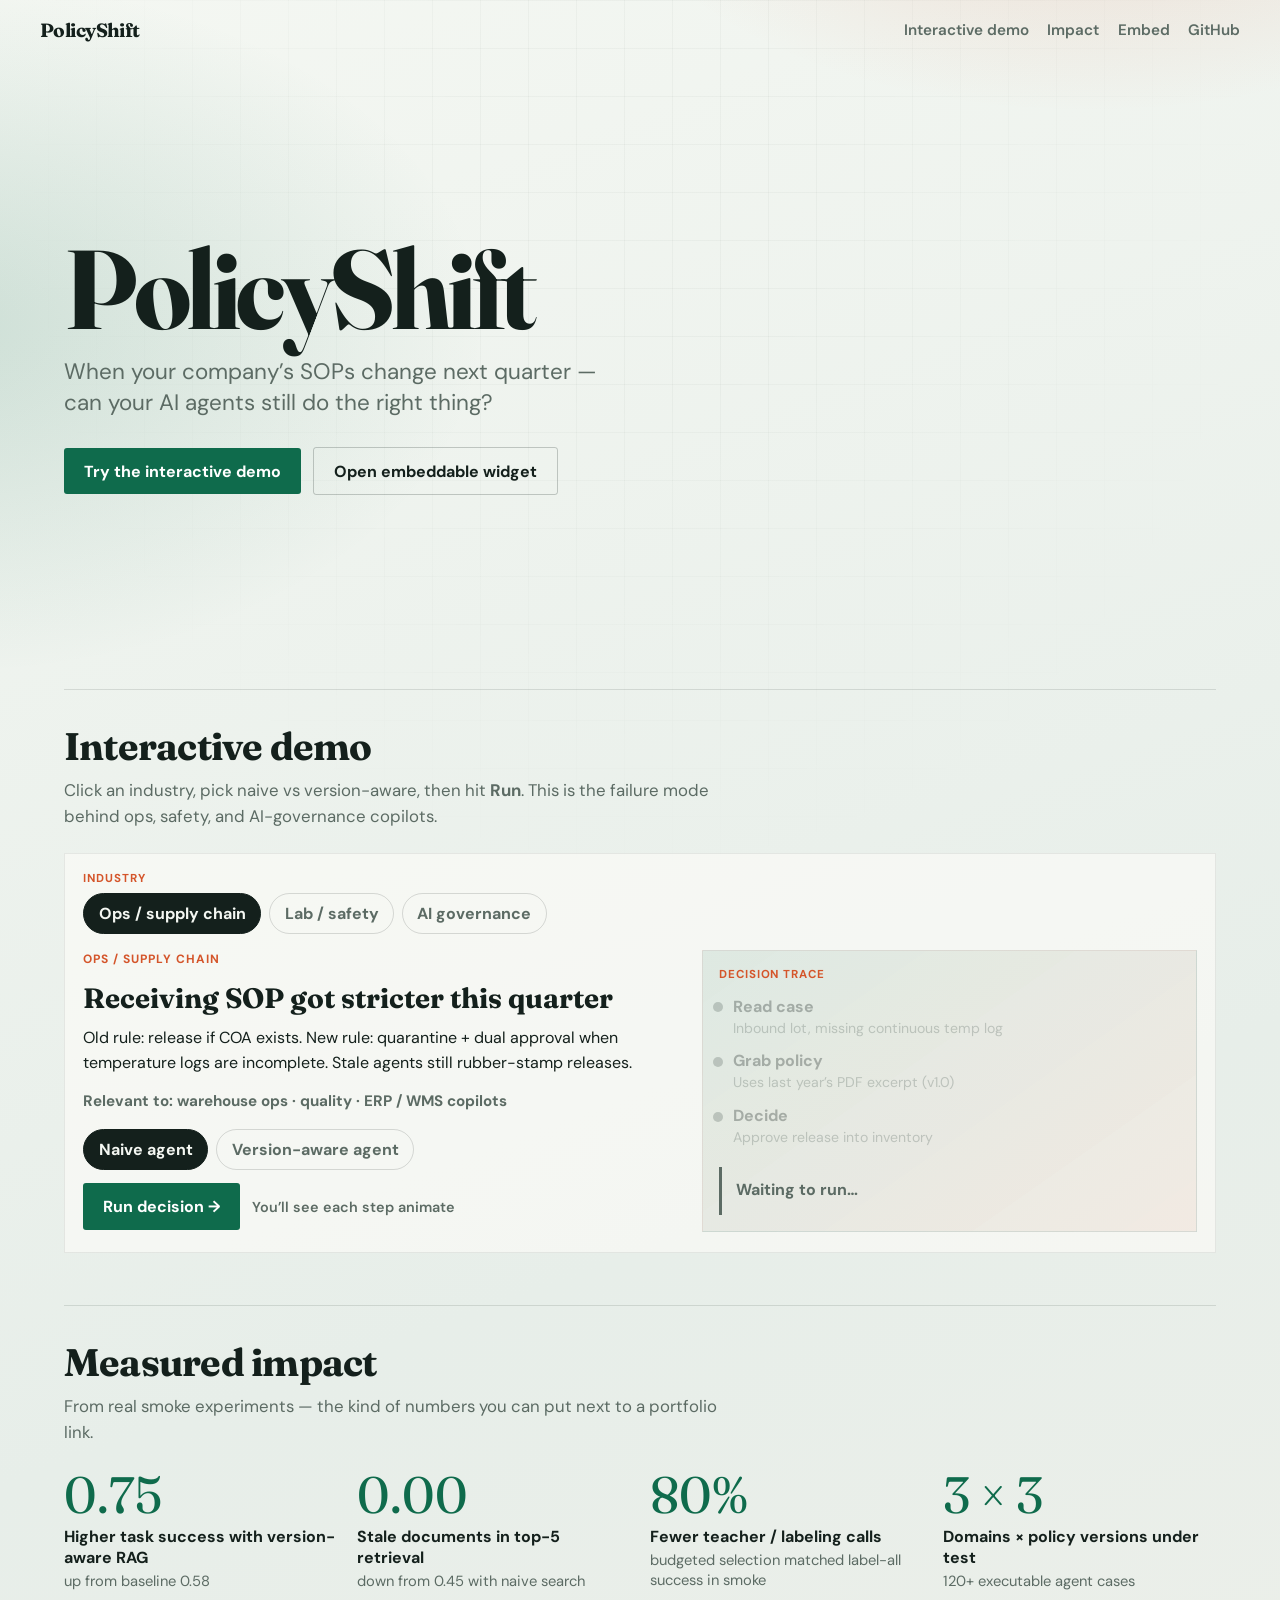
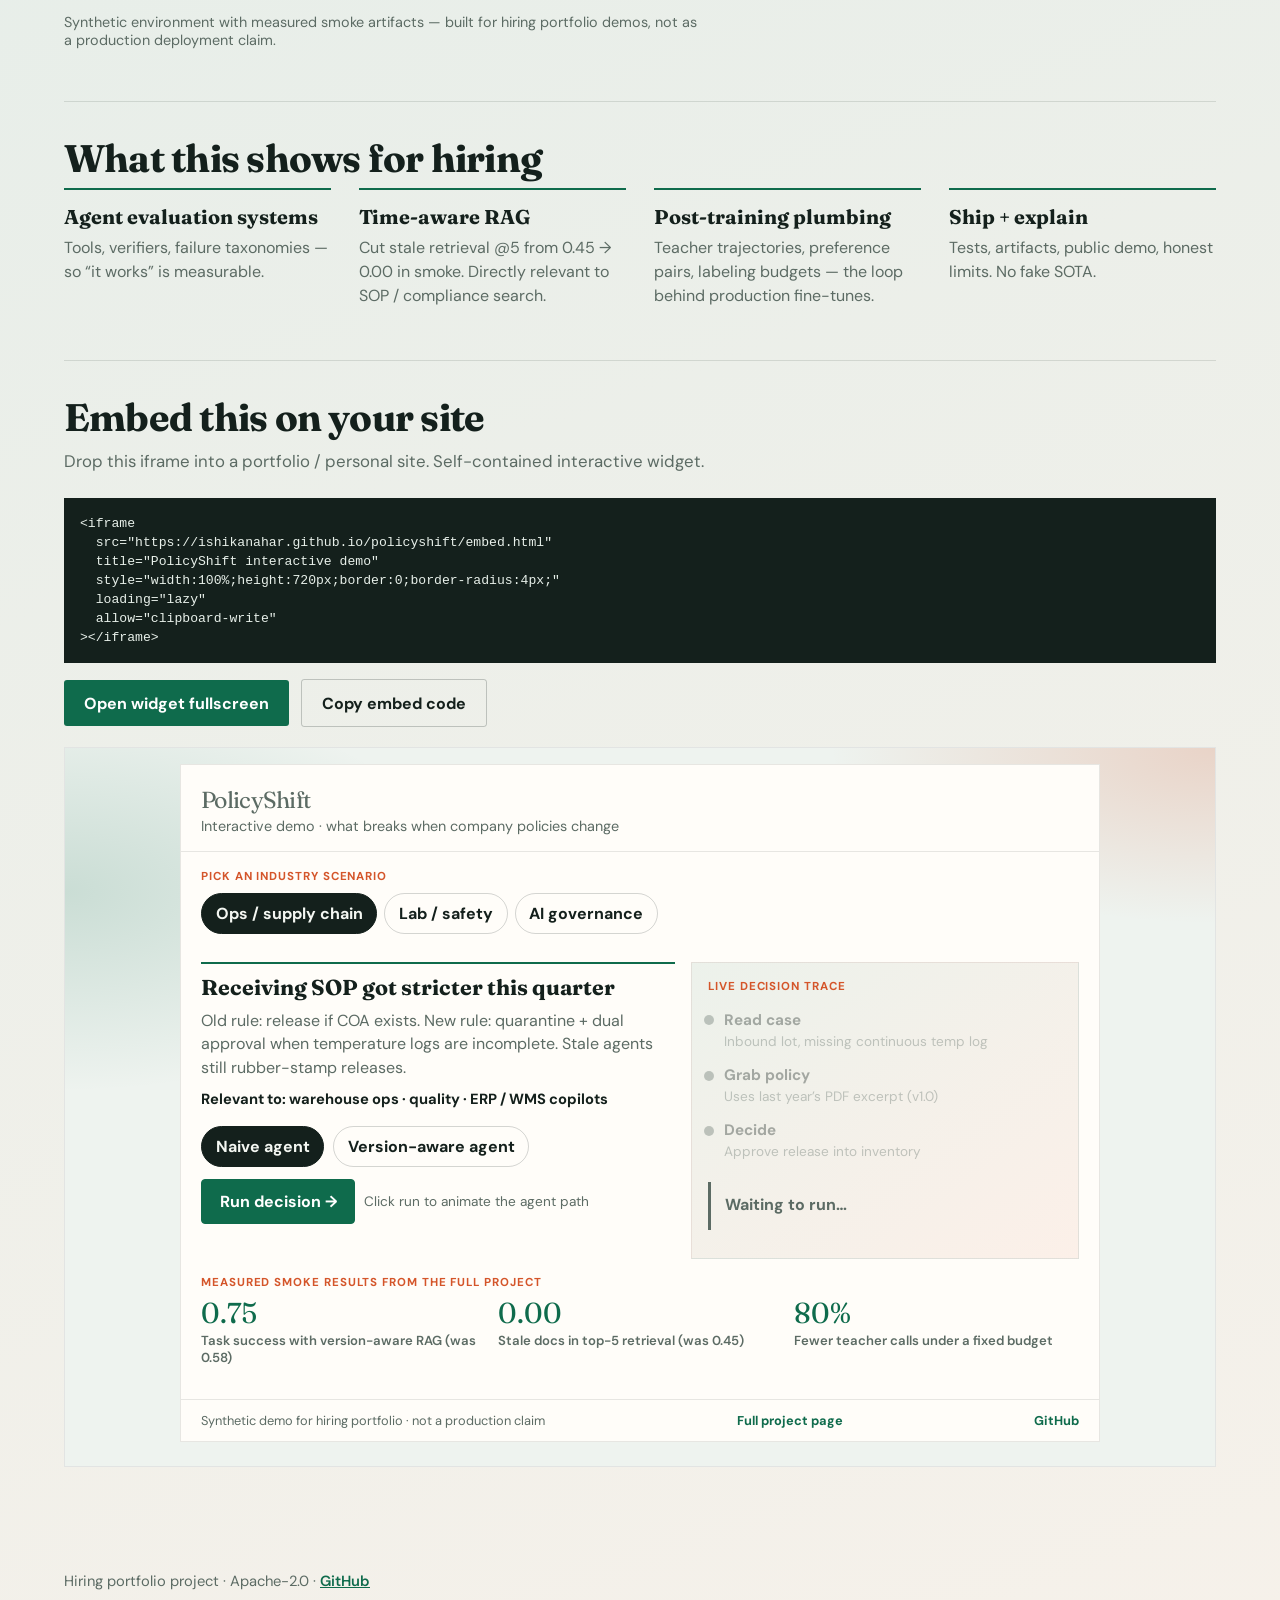
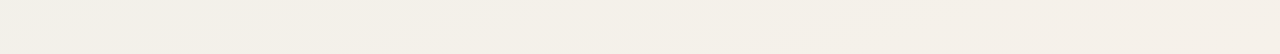
==== commit bfc585b5: "Ship clickable interactive demo and embeddable portfolio widget. Fix interactions with event delegat" ====
--- a/apps/web/index.html
+++ b/apps/web/index.html
@@ -4,7 +4,7 @@
   <meta charset="UTF-8" />
   <meta name="viewport" content="width=device-width, initial-scale=1" />
   <title>PolicyShift — agents that keep up when company rules change</title>
-  <meta name="description" content="Portfolio project: teach AI agents to follow changing enterprise policies — version-aware retrieval, evaluation, and post-training, with measured results." />
+  <meta name="description" content="Interactive portfolio demo: AI agents under changing enterprise policies — ops, lab safety, AI governance." />
   <link rel="preconnect" href="https://fonts.googleapis.com" />
   <link rel="preconnect" href="https://fonts.gstatic.com" crossorigin />
   <link href="https://fonts.googleapis.com/css2?family=Fraunces:opsz,wght@9..144,600;700&family=DM+Sans:wght@400;500;600;700&display=swap" rel="stylesheet" />
@@ -15,10 +15,9 @@
   <header class="site-header">
     <p class="brand">PolicyShift</p>
     <nav>
-      <a href="#why">Why it matters</a>
-      <a href="#demo">Demo</a>
+      <a href="#demo">Interactive demo</a>
       <a href="#impact">Impact</a>
-      <a href="#skills">Skills</a>
+      <a href="#embed">Embed</a>
       <a href="https://github.com/ishikanahar/policyshift" target="_blank" rel="noreferrer">GitHub</a>
     </nav>
   </header>
@@ -27,151 +26,108 @@
     <section class="hero">
       <h1 class="brand-hero">PolicyShift</h1>
       <p class="lede">
-        When your company’s SOPs, safety rules, or AI policies update next quarter —
-        can your agents still do the right thing?
+        When your company’s SOPs change next quarter — can your AI agents still do the right thing?
       </p>
       <div class="cta-row">
-        <a class="cta" href="#why">See the business problem</a>
-        <a class="cta ghost" href="https://github.com/ishikanahar/policyshift" target="_blank" rel="noreferrer">View code</a>
+        <a class="cta" href="#demo">Try the interactive demo</a>
+        <a class="cta ghost" href="./embed.html" target="_blank" rel="noreferrer">Open embeddable widget</a>
       </div>
     </section>
 
-    <section id="why" class="panel">
-      <h2>Why a recruiter / hiring team should care</h2>
+    <section id="demo" class="panel">
+      <h2>Interactive demo</h2>
       <p class="support">
-        This isn’t a toy chatbot. It’s a full evaluation + training loop for
-        <strong>tool-using agents under changing rules</strong> — the same failure mode
-        that shows up in ops, compliance, support, and internal AI copilots.
+        Click an industry, pick naive vs version-aware, then hit <strong>Run</strong>.
+        This is the failure mode behind ops, safety, and AI-governance copilots.
       </p>
 
-      <div class="scenario-stage">
-        <div class="scenario-tabs" role="tablist" aria-label="Industry scenarios">
-          <button type="button" class="tab is-active" data-scene="ops" role="tab" aria-selected="true">Ops / supply chain</button>
-          <button type="button" class="tab" data-scene="lab" role="tab" aria-selected="false">Lab / safety</button>
-          <button type="button" class="tab" data-scene="ai" role="tab" aria-selected="false">AI governance</button>
-        </div>
+      <div class="demo-shell" id="demo-root">
+        <p class="tiny-label">Industry</p>
+        <div class="scenario-tabs" id="tabs" role="tablist"></div>
 
-        <div class="scenario-board" id="scenario-board">
+        <div class="scenario-board">
           <div class="scene-copy">
-            <p class="scene-kicker" id="scene-kicker">Ops example</p>
-            <h3 id="scene-title">Materials receiving policy just got stricter</h3>
-            <p id="scene-body">
-              Last month: release if the COA is present. This month: dual approval + quarantine
-              if temperature logs are incomplete. An agent trained on last month’s SOP will
-              “helpfully” release inventory that should be held — expensive and unsafe.
-            </p>
-            <p class="scene-map" id="scene-map">Maps to: warehouse ops, quality, ERP copilots</p>
+            <p class="scene-kicker" id="scene-kicker">—</p>
+            <h3 id="scene-title">—</h3>
+            <p id="scene-body">—</p>
+            <p class="scene-map" id="scene-map">—</p>
+            <div class="toggle-row" style="margin-top:1rem">
+              <button type="button" class="mode-btn is-active" data-mode="naive">Naive agent</button>
+              <button type="button" class="mode-btn" data-mode="aware">Version-aware agent</button>
+            </div>
+            <div class="cta-row" style="margin-top:0.85rem;animation:none">
+              <button type="button" class="cta" id="run-btn">Run decision →</button>
+              <span class="run-hint" id="run-hint">You’ll see each step animate</span>
+            </div>
           </div>
-          <div class="scene-visual" aria-hidden="true">
-            <div class="policy-chip stale" id="chip-stale">v1.0 · outdated</div>
-            <div class="policy-chip current" id="chip-current">v2.0 · effective now</div>
-            <div class="agent-pulse" id="agent-pulse">
-              <span class="pulse-ring"></span>
-              <span class="pulse-label">Agent decision</span>
-            </div>
+          <div class="trace-stage" aria-live="polite">
+            <p class="tiny-label">Decision trace</p>
+            <div id="steps"></div>
+            <div class="trace-result" id="trace-result">Waiting to run…</div>
           </div>
         </div>
       </div>
     </section>
 
-    <section id="demo" class="panel">
-      <h2>Watch the failure mode</h2>
-      <p class="support">
-        Toggle between a naive agent and a version-aware path. Same case — different outcome.
-      </p>
-
-      <div class="toggle-row">
-        <button type="button" class="mode-btn is-active" data-mode="naive" id="btn-naive">Naive path</button>
-        <button type="button" class="mode-btn" data-mode="aware" id="btn-aware">Version-aware path</button>
-      </div>
-
-      <div class="decision-stage" id="decision-stage" data-mode="naive">
-        <div class="decision-col">
-          <p class="col-label">What the agent uses</p>
-          <p class="col-main" id="dec-source">Stale PDF excerpt from last year’s training pack</p>
-        </div>
-        <div class="decision-col">
-          <p class="col-label">Action</p>
-          <p class="col-main" id="dec-action">Approve release</p>
-        </div>
-        <div class="decision-col outcome" id="dec-outcome-wrap">
-          <p class="col-label">Outcome</p>
-          <p class="col-main" id="dec-outcome">Policy miss · unsafe release</p>
-        </div>
-      </div>
-
-      <div class="flow-strip" aria-hidden="true">
-        <span>Case arrives</span>
-        <span class="flow-arrow">→</span>
-        <span>Pick policy version by date</span>
-        <span class="flow-arrow">→</span>
-        <span>Call tools + evidence</span>
-        <span class="flow-arrow">→</span>
-        <span>Verifier scores result</span>
-      </div>
-    </section>
-
     <section id="impact" class="panel">
-      <h2>Measured impact (smoke runs)</h2>
-      <p class="support">Real numbers from executed experiments — framed the way a hiring manager reads them.</p>
-      <div class="impact-grid" id="impact-grid">
-        <!-- filled by JS -->
-      </div>
+      <h2>Measured impact</h2>
+      <p class="support">From real smoke experiments — the kind of numbers you can put next to a portfolio link.</p>
+      <div class="impact-grid" id="impact-grid"></div>
       <p class="disclaimer" id="disclaimer"></p>
     </section>
 
     <section id="skills" class="panel">
-      <h2>What this shows I can do for your team</h2>
+      <h2>What this shows for hiring</h2>
       <div class="skills-rail">
         <article>
-          <h3>Agent evaluation</h3>
-          <p>Build executable test beds (tools, verifiers, failure taxonomies) so “it works” means measurable, not vibes.</p>
+          <h3>Agent evaluation systems</h3>
+          <p>Tools, verifiers, failure taxonomies — so “it works” is measurable.</p>
         </article>
         <article>
-          <h3>RAG that respects time</h3>
-          <p>Date-filtered retrieval cut stale@5 from <strong>0.45 → 0.00</strong> in smoke — directly relevant to compliance and SOP search.</p>
+          <h3>Time-aware RAG</h3>
+          <p>Cut stale retrieval @5 from 0.45 → 0.00 in smoke. Directly relevant to SOP / compliance search.</p>
         </article>
         <article>
-          <h3>Post-training loops</h3>
-          <p>Wire teacher trajectories, preference pairs (current vs stale), and budgeted labeling — the plumbing behind production fine-tunes.</p>
+          <h3>Post-training plumbing</h3>
+          <p>Teacher trajectories, preference pairs, labeling budgets — the loop behind production fine-tunes.</p>
         </article>
         <article>
-          <h3>Shipping discipline</h3>
-          <p>Tests, artifact export, public demo, honest limitations. No fake SOTA claims.</p>
+          <h3>Ship + explain</h3>
+          <p>Tests, artifacts, public demo, honest limits. No fake SOTA.</p>
         </article>
-      </div>
-      <div class="hire-cta">
-        <a class="cta" href="https://github.com/ishikanahar/policyshift" target="_blank" rel="noreferrer">Explore the repo</a>
-        <a class="cta ghost" href="#playback">Peek at experiment artifacts</a>
       </div>
     </section>
 
-    <section id="playback" class="panel quiet">
-      <h2>Artifact playback</h2>
-      <p class="support" id="playback-help">Sample outputs from real runs (for technical reviewers).</p>
-      <div id="playback-panel" class="playback-hidden">
-        <label class="field">
-          Experiment
-          <select id="experiment-select"></select>
-        </label>
-        <pre id="experiment-view" class="code-block">—</pre>
-        <h3>Sample trajectories</h3>
-        <pre id="traj-view" class="code-block">—</pre>
+    <section id="embed" class="panel">
+      <h2>Embed this on your site</h2>
+      <p class="support">Drop this iframe into a portfolio / personal site. Self-contained interactive widget.</p>
+      <pre class="code-block embed-code" id="embed-code">&lt;iframe
+  src="https://ishikanahar.github.io/policyshift/embed.html"
+  title="PolicyShift interactive demo"
+  style="width:100%;height:720px;border:0;border-radius:4px;"
+  loading="lazy"
+  allow="clipboard-write"
+&gt;&lt;/iframe&gt;</pre>
+      <div class="cta-row" style="animation:none">
+        <a class="cta" href="./embed.html" target="_blank" rel="noreferrer">Open widget fullscreen</a>
+        <button type="button" class="cta ghost" id="copy-embed">Copy embed code</button>
       </div>
-      <!-- keep hidden hooks for old JS -->
-      <div id="highlights" class="visually-hidden" aria-hidden="true"></div>
-      <ul id="methods" class="visually-hidden" aria-hidden="true"></ul>
+      <iframe
+        class="embed-preview"
+        src="./embed.html"
+        title="PolicyShift embed preview"
+        loading="lazy"
+      ></iframe>
     </section>
   </main>
 
   <footer>
     <p>
-      Built as a hiring portfolio + research sandbox · Apache-2.0 ·
+      Hiring portfolio project · Apache-2.0 ·
       <a href="https://github.com/ishikanahar/policyshift">GitHub</a>
     </p>
   </footer>
   <script src="./data.js"></script>
-  <script src="./experiments.js"></script>
   <script src="./app.js"></script>
 </body>
 </html>
--- a/apps/web/styles.css
+++ b/apps/web/styles.css
@@ -1,3 +1,5 @@
+/* PolicyShift recruiter site + interactive demo */
+
 :root {
   --ink: #14201c;
   --muted: #5c6b64;
@@ -61,11 +63,11 @@
 nav a:hover { color: var(--accent); }
 
 .hero {
-  min-height: 78vh;
+  min-height: 70vh;
   display: flex;
   flex-direction: column;
   justify-content: center;
-  padding: 2rem clamp(1.25rem, 5vw, 4rem) 3.5rem;
+  padding: 2rem clamp(1.25rem, 5vw, 4rem) 3rem;
   animation: rise 0.85s ease both;
 }
 .brand-hero {
@@ -81,41 +83,43 @@
   font-size: clamp(1.15rem, 2.4vw, 1.4rem);
   line-height: 1.4;
   color: var(--muted);
-  animation: rise 0.9s ease 0.12s both;
-}
-.cta-row, .hire-cta {
+}
+.cta-row {
   display: flex;
   flex-wrap: wrap;
   gap: 0.75rem;
-  animation: rise 0.9s ease 0.22s both;
-}
-.cta {
+  align-items: center;
+}
+.cta, button.cta {
   display: inline-block;
   padding: 0.8rem 1.25rem;
   background: var(--accent);
   color: #fff;
   text-decoration: none;
+  font: inherit;
   font-weight: 700;
   border-radius: 3px;
   border: none;
   cursor: pointer;
   transition: transform 0.2s ease, box-shadow 0.2s ease;
 }
-.cta:hover { transform: translateY(-2px); box-shadow: 0 10px 24px rgba(15, 107, 76, 0.25); }
-.cta.ghost {
+.cta:hover, button.cta:hover {
+  transform: translateY(-2px);
+  box-shadow: 0 10px 24px rgba(15, 107, 76, 0.25);
+}
+.cta.ghost, button.cta.ghost {
   background: transparent;
   color: var(--ink);
   border: 1px solid rgba(20, 32, 28, 0.22);
   box-shadow: none;
 }
-.cta.ghost:hover { background: rgba(255,255,255,0.4); }
+.cta:disabled { opacity: 0.55; cursor: wait; transform: none; box-shadow: none; }
 
 .panel {
   margin: 0 clamp(1.25rem, 5vw, 4rem) 3.25rem;
   padding-top: 2rem;
   border-top: 1px solid rgba(20, 32, 28, 0.12);
 }
-.panel.quiet { opacity: 0.95; }
 .panel h2 {
   margin: 0 0 0.4rem;
   font-family: var(--font-display);
@@ -129,39 +133,48 @@
   line-height: 1.55;
   font-size: 1.05rem;
 }
-
-/* Scenario tabs */
-.scenario-tabs {
-  display: flex;
-  flex-wrap: wrap;
-  gap: 0.5rem;
-  margin-bottom: 1rem;
-}
-.tab {
+.tiny-label {
+  margin: 0 0 0.45rem;
+  font-size: 0.72rem;
+  letter-spacing: 0.08em;
+  text-transform: uppercase;
+  font-weight: 700;
+  color: var(--accent-hot);
+}
+.run-hint { color: var(--muted); font-size: 0.9rem; font-weight: 600; }
+
+.demo-shell {
+  background: rgba(255, 253, 249, 0.55);
+  border: 1px solid rgba(20, 32, 28, 0.08);
+  padding: 1.1rem 1.15rem 1.25rem;
+}
+
+.scenario-tabs { display: flex; flex-wrap: wrap; gap: 0.5rem; margin-bottom: 1rem; }
+.tab, .mode-btn {
   font: inherit;
-  font-weight: 600;
+  font-weight: 700;
   padding: 0.55rem 0.9rem;
   border: 1px solid rgba(20, 32, 28, 0.15);
   background: transparent;
   color: var(--muted);
   cursor: pointer;
   border-radius: 999px;
-  transition: all 0.2s ease;
-}
-.tab.is-active {
+  transition: all 0.15s ease;
+  position: relative;
+  z-index: 2;
+}
+.tab:hover, .mode-btn:hover { color: var(--ink); }
+.tab.is-active, .mode-btn.is-active {
   background: var(--ink);
   color: #f4f7f2;
   border-color: var(--ink);
 }
+
 .scenario-board {
   display: grid;
-  grid-template-columns: 1.3fr 1fr;
-  gap: 1.5rem;
-  align-items: stretch;
-  min-height: 220px;
-}
-.scene-copy {
-  animation: fadeSwap 0.35s ease;
+  grid-template-columns: 1.15fr 0.95fr;
+  gap: 1.25rem;
+  align-items: start;
 }
 .scene-kicker {
   margin: 0 0 0.35rem;
@@ -174,116 +187,59 @@
 .scene-copy h3 {
   margin: 0 0 0.75rem;
   font-family: var(--font-display);
-  font-size: clamp(1.4rem, 3vw, 1.85rem);
+  font-size: clamp(1.35rem, 3vw, 1.75rem);
   line-height: 1.15;
 }
 .scene-copy p { margin: 0 0 0.85rem; line-height: 1.55; }
-.scene-map { color: var(--muted); font-weight: 600; font-size: 0.95rem; }
-
-.scene-visual {
-  position: relative;
-  min-height: 200px;
-  background:
-    linear-gradient(145deg, rgba(15, 107, 76, 0.12), rgba(212, 85, 42, 0.1)),
-    var(--glass);
+.scene-map { color: var(--muted); font-weight: 700; font-size: 0.95rem; }
+.toggle-row { display: flex; gap: 0.5rem; flex-wrap: wrap; }
+
+.trace-stage {
+  background: linear-gradient(145deg, rgba(15, 107, 76, 0.1), rgba(212, 85, 42, 0.08));
   border: 1px solid rgba(20, 32, 28, 0.08);
-  overflow: hidden;
-}
-.policy-chip {
-  position: absolute;
-  padding: 0.45rem 0.75rem;
-  font-weight: 700;
-  font-size: 0.85rem;
-  border-radius: 3px;
-  transition: transform 0.45s ease, opacity 0.45s ease;
-}
-.policy-chip.stale {
-  top: 28%;
-  left: 12%;
-  background: rgba(180, 35, 24, 0.12);
+  padding: 1rem;
+  min-height: 260px;
+}
+.step {
+  display: flex;
+  gap: 0.65rem;
+  padding: 0.4rem 0;
+  opacity: 0.3;
+  transform: translateX(-6px);
+  transition: opacity 0.25s ease, transform 0.25s ease;
+}
+.step.on { opacity: 1; transform: none; }
+.step .dot {
+  width: 10px;
+  height: 10px;
+  margin-top: 0.4rem;
+  border-radius: 50%;
+  background: var(--muted);
+  flex: 0 0 auto;
+}
+.step.done .dot { background: var(--good); }
+.step.fail .dot { background: var(--bad); }
+.step strong { display: block; color: var(--ink); }
+.step span { color: var(--muted); font-size: 0.88rem; }
+.trace-result {
+  margin-top: 0.85rem;
+  padding: 0.75rem 0.85rem;
+  font-weight: 700;
+  border-left: 3px solid var(--muted);
+  color: var(--muted);
+  min-height: 3rem;
+}
+.trace-result.bad {
+  border-color: var(--bad);
   color: var(--bad);
-  animation: drift 4s ease-in-out infinite;
-}
-.policy-chip.current {
-  top: 48%;
-  right: 12%;
-  background: rgba(15, 107, 76, 0.15);
+  background: rgba(180, 35, 24, 0.06);
+}
+.trace-result.good {
+  border-color: var(--good);
   color: var(--good);
-  animation: drift 4s ease-in-out 0.6s infinite reverse;
-}
-.agent-pulse {
-  position: absolute;
-  left: 50%;
-  bottom: 18%;
-  transform: translateX(-50%);
-  text-align: center;
-}
-.pulse-ring {
-  display: block;
-  width: 54px;
-  height: 54px;
-  margin: 0 auto 0.4rem;
-  border-radius: 50%;
-  border: 2px solid var(--accent);
-  animation: pulse 1.8s ease-out infinite;
-}
-.pulse-label { font-size: 0.8rem; font-weight: 700; color: var(--muted); }
-
-/* Decision demo */
-.toggle-row { display: flex; gap: 0.5rem; margin-bottom: 1rem; }
-.mode-btn {
-  font: inherit;
-  font-weight: 700;
-  padding: 0.65rem 1rem;
-  border: 1px solid rgba(20, 32, 28, 0.18);
-  background: transparent;
-  cursor: pointer;
-  border-radius: 3px;
-}
-.mode-btn.is-active {
-  background: var(--accent);
-  color: #fff;
-  border-color: var(--accent);
-}
-.decision-stage {
-  display: grid;
-  grid-template-columns: repeat(3, 1fr);
-  gap: 1rem;
-  padding: 1.25rem 0 0.5rem;
-  transition: background 0.3s ease;
-}
-.decision-col .col-label {
-  margin: 0 0 0.35rem;
-  font-size: 0.75rem;
-  text-transform: uppercase;
-  letter-spacing: 0.07em;
-  color: var(--muted);
-  font-weight: 700;
-}
-.decision-col .col-main {
-  margin: 0;
-  font-family: var(--font-display);
-  font-size: clamp(1.15rem, 2.5vw, 1.45rem);
-  line-height: 1.2;
-  transition: color 0.25s ease, transform 0.25s ease;
-}
-.decision-stage[data-mode="naive"] .outcome .col-main { color: var(--bad); }
-.decision-stage[data-mode="aware"] .outcome .col-main { color: var(--good); }
-.decision-stage.is-flipping .col-main { transform: translateY(6px); opacity: 0.35; }
-
-.flow-strip {
-  display: flex;
-  flex-wrap: wrap;
-  gap: 0.45rem 0.65rem;
-  align-items: center;
-  margin-top: 1.5rem;
-  color: var(--muted);
-  font-weight: 600;
-  font-size: 0.92rem;
-}
-.flow-arrow { color: var(--accent); opacity: 0.7; }
-
-/* Impact */
+  background: rgba(15, 107, 76, 0.08);
+}
+
 .impact-grid {
   display: grid;
   grid-template-columns: repeat(auto-fit, minmax(180px, 1fr));
@@ -295,10 +251,7 @@
   color: var(--accent);
   line-height: 1;
 }
-.impact-item .label {
-  margin-top: 0.4rem;
-  font-weight: 700;
-}
+.impact-item .label { margin-top: 0.4rem; font-weight: 700; }
 .impact-item .detail { color: var(--muted); font-size: 0.92rem; margin-top: 0.2rem; }
 .disclaimer {
   margin-top: 1.35rem;
@@ -311,7 +264,6 @@
   display: grid;
   grid-template-columns: repeat(auto-fit, minmax(220px, 1fr));
   gap: 1.5rem 1.75rem;
-  margin-bottom: 1.75rem;
 }
 .skills-rail article { border-top: 2px solid var(--accent); padding-top: 0.85rem; }
 .skills-rail h3 {
@@ -319,35 +271,23 @@
   font-family: var(--font-display);
   font-size: 1.25rem;
 }
-.skills-rail p {
-  margin: 0;
-  color: var(--muted);
-  line-height: 1.5;
-}
-
-.field { display: flex; flex-direction: column; gap: 0.35rem; font-weight: 600; max-width: 28rem; }
-select {
-  font: inherit;
-  padding: 0.55rem 0.65rem;
-  border: 1px solid rgba(20, 32, 28, 0.2);
-  background: var(--glass);
-}
+.skills-rail p { margin: 0; color: var(--muted); line-height: 1.5; }
+
 .code-block {
   background: #14201c;
   color: #e8f0ea;
   padding: 1rem;
   overflow: auto;
-  max-height: 280px;
-  font-size: 0.8rem;
+  font-size: 0.82rem;
   line-height: 1.45;
-}
-.playback-hidden { display: none; }
-.visually-hidden {
-  position: absolute !important;
-  width: 1px; height: 1px;
-  padding: 0; margin: -1px;
-  overflow: hidden; clip: rect(0,0,0,0);
-  border: 0;
+  margin: 0 0 1rem;
+}
+.embed-preview {
+  width: 100%;
+  height: 720px;
+  border: 1px solid rgba(20, 32, 28, 0.12);
+  margin-top: 1.25rem;
+  background: #fff;
 }
 
 footer {
@@ -361,21 +301,9 @@
   from { opacity: 0; transform: translateY(16px); }
   to { opacity: 1; transform: none; }
 }
-@keyframes fadeSwap {
-  from { opacity: 0; transform: translateY(8px); }
-  to { opacity: 1; transform: none; }
-}
-@keyframes pulse {
-  0% { box-shadow: 0 0 0 0 rgba(15, 107, 76, 0.45); transform: scale(0.92); }
-  70% { box-shadow: 0 0 0 18px rgba(15, 107, 76, 0); transform: scale(1); }
-  100% { box-shadow: 0 0 0 0 rgba(15, 107, 76, 0); transform: scale(0.92); }
-}
-@keyframes drift {
-  0%, 100% { transform: translateY(0); }
-  50% { transform: translateY(-8px); }
-}
 
 @media (max-width: 800px) {
-  .scenario-board, .decision-stage { grid-template-columns: 1fr; }
-  .hero { min-height: 64vh; }
-}
+  .scenario-board { grid-template-columns: 1fr; }
+  .hero { min-height: 58vh; }
+  .embed-preview { height: 820px; }
+}
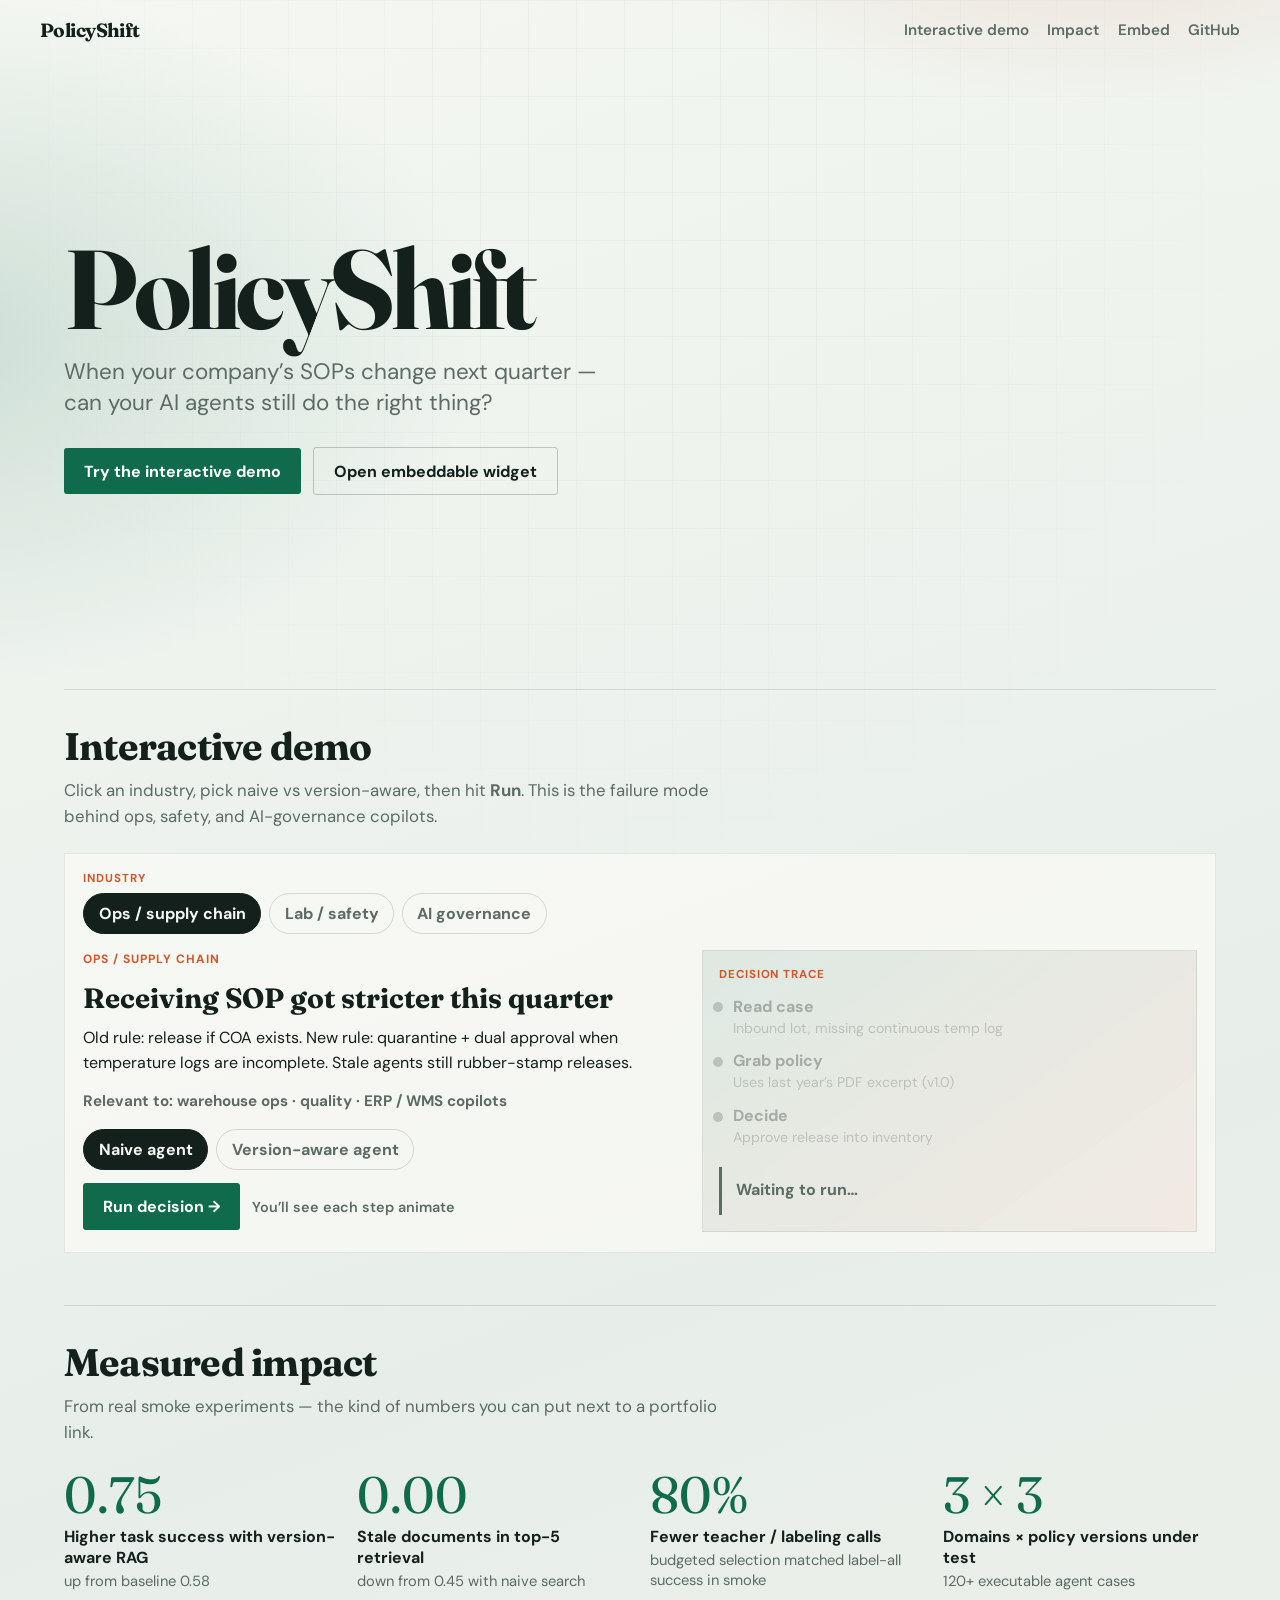
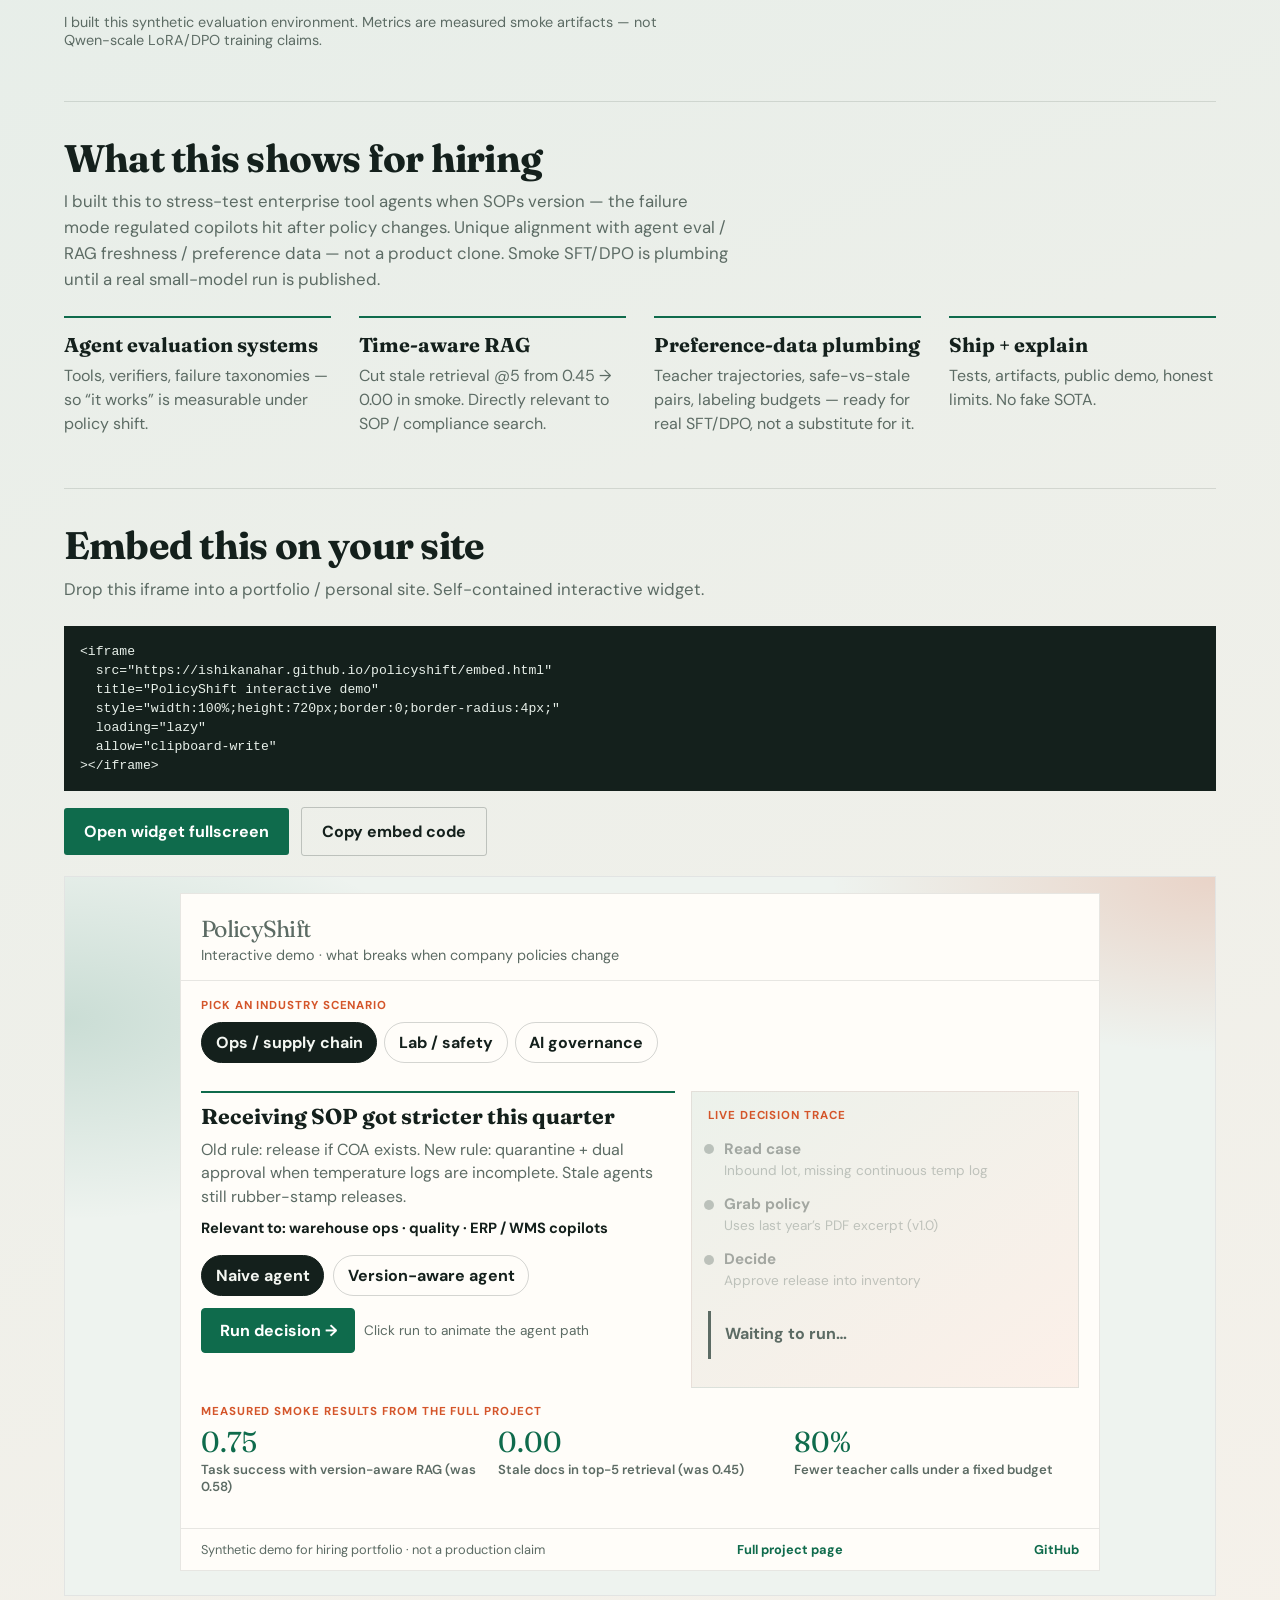
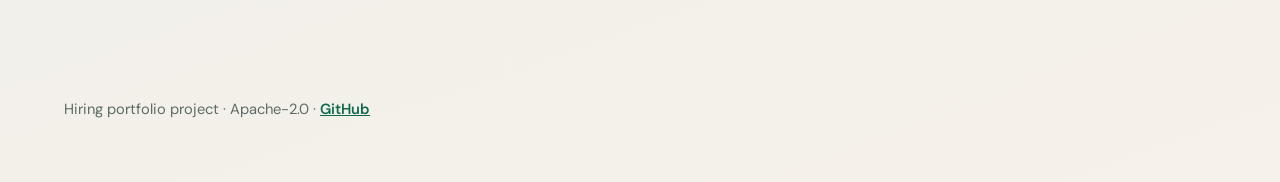
==== commit aca67c7e: "Ship policy-shift train/eval split and honest Cohere-aligned framing. Stamp and filter policy versio" ====
--- a/apps/web/index.html
+++ b/apps/web/index.html
@@ -8,7 +8,7 @@
   <link rel="preconnect" href="https://fonts.googleapis.com" />
   <link rel="preconnect" href="https://fonts.gstatic.com" crossorigin />
   <link href="https://fonts.googleapis.com/css2?family=Fraunces:opsz,wght@9..144,600;700&family=DM+Sans:wght@400;500;600;700&display=swap" rel="stylesheet" />
-  <link rel="stylesheet" href="./styles.css" />
+  <link rel="stylesheet" href="./styles.css?v=20260722cc" />
 </head>
 <body>
   <div class="atmosphere" aria-hidden="true"></div>
@@ -78,18 +78,24 @@
 
     <section id="skills" class="panel">
       <h2>What this shows for hiring</h2>
+      <p class="support">
+        I built this to stress-test enterprise tool agents when SOPs version —
+        the failure mode regulated copilots hit after policy changes.
+        Unique alignment with agent eval / RAG freshness / preference data —
+        not a product clone. Smoke SFT/DPO is plumbing until a real small-model run is published.
+      </p>
       <div class="skills-rail">
         <article>
           <h3>Agent evaluation systems</h3>
-          <p>Tools, verifiers, failure taxonomies — so “it works” is measurable.</p>
+          <p>Tools, verifiers, failure taxonomies — so “it works” is measurable under policy shift.</p>
         </article>
         <article>
           <h3>Time-aware RAG</h3>
           <p>Cut stale retrieval @5 from 0.45 → 0.00 in smoke. Directly relevant to SOP / compliance search.</p>
         </article>
         <article>
-          <h3>Post-training plumbing</h3>
-          <p>Teacher trajectories, preference pairs, labeling budgets — the loop behind production fine-tunes.</p>
+          <h3>Preference-data plumbing</h3>
+          <p>Teacher trajectories, safe-vs-stale pairs, labeling budgets — ready for real SFT/DPO, not a substitute for it.</p>
         </article>
         <article>
           <h3>Ship + explain</h3>
@@ -127,7 +133,7 @@
       <a href="https://github.com/ishikanahar/policyshift">GitHub</a>
     </p>
   </footer>
-  <script src="./data.js"></script>
-  <script src="./app.js"></script>
+  <script src="./data.js?v=20260722cc"></script>
+  <script src="./app.js?v=20260722cc"></script>
 </body>
 </html>
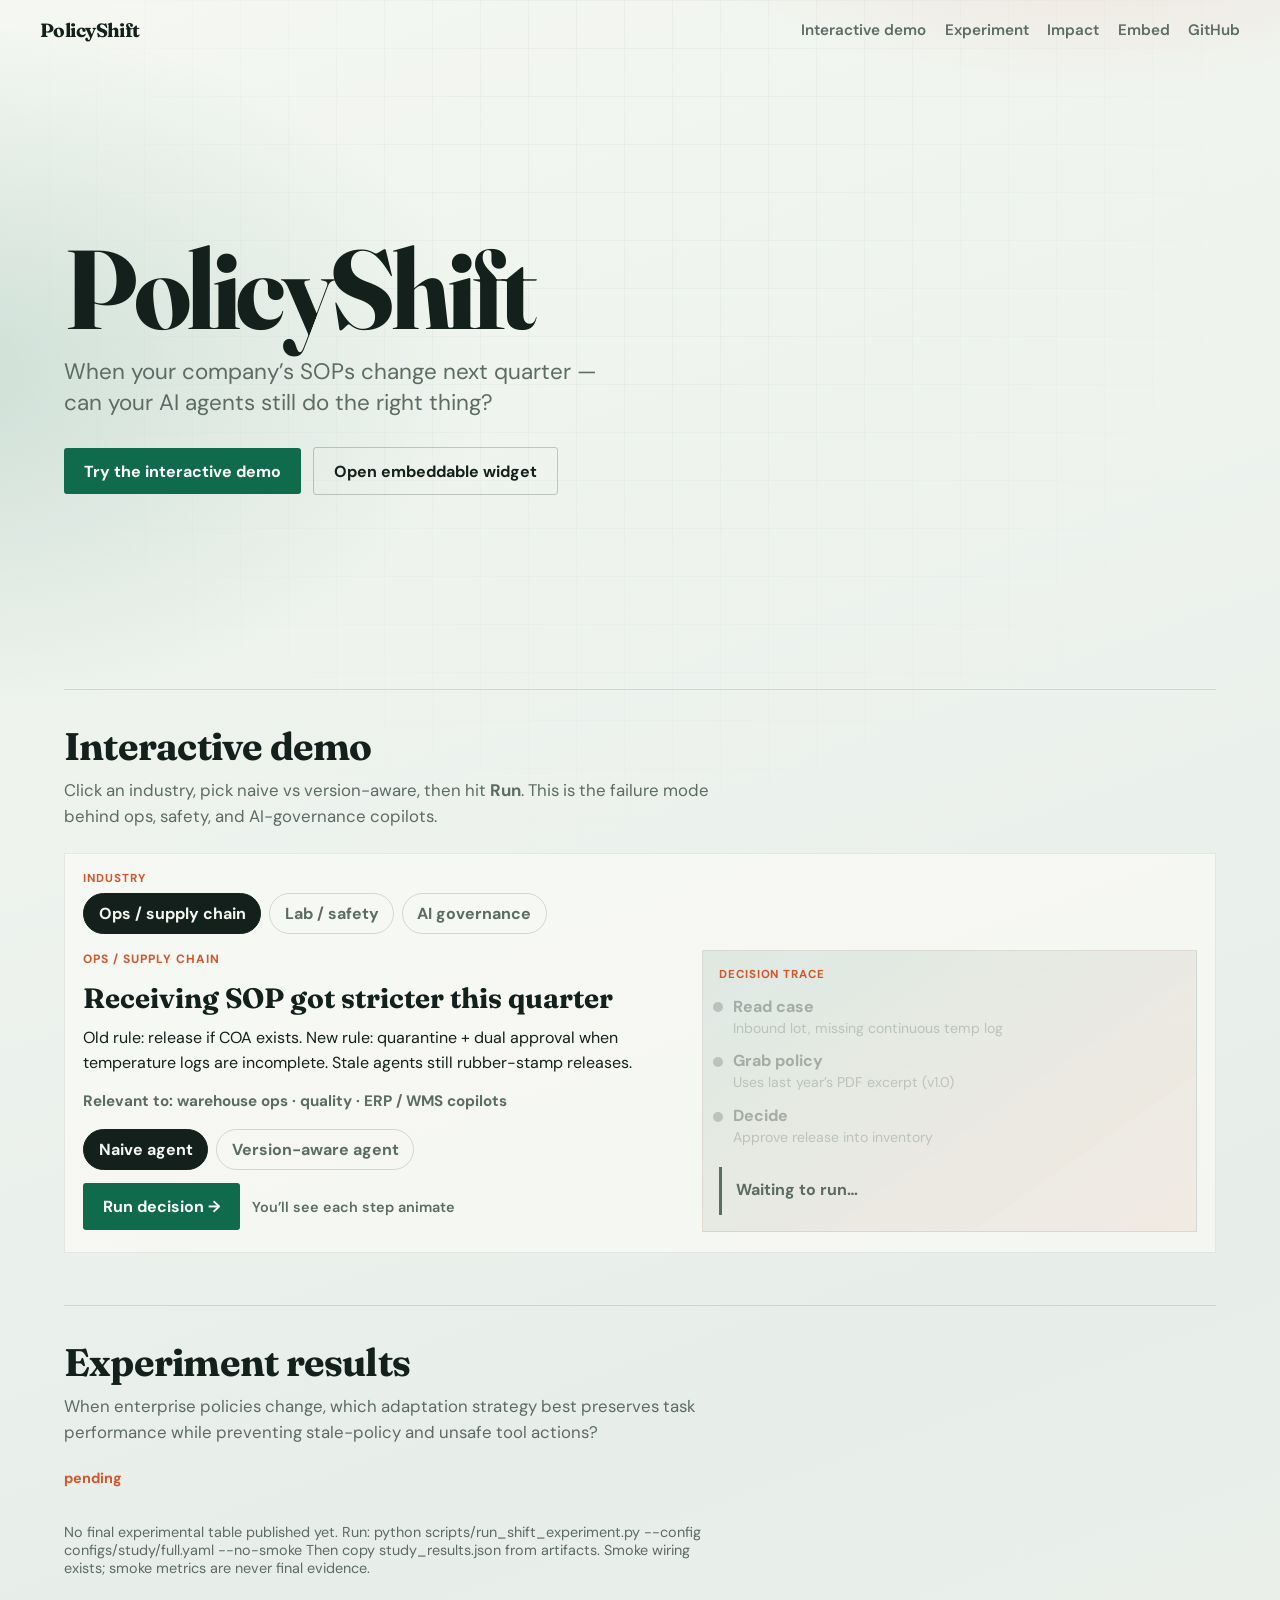
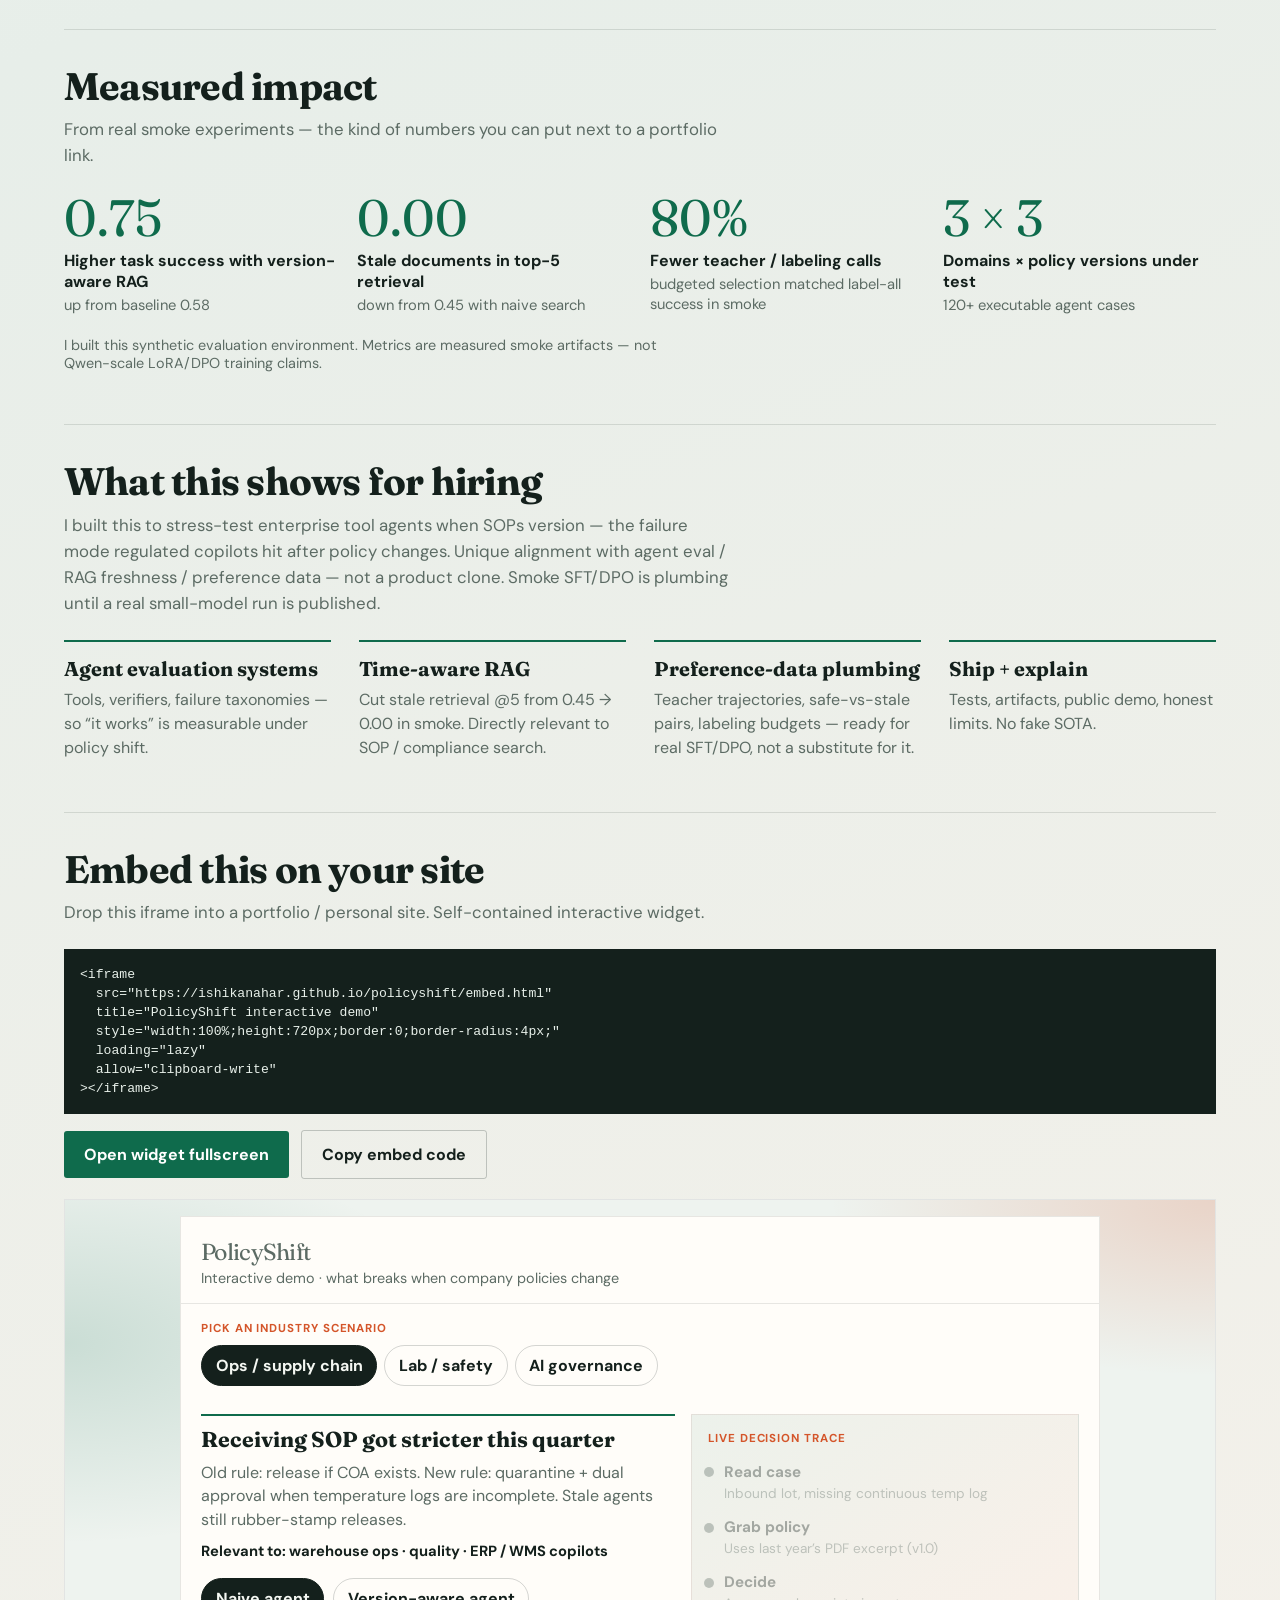
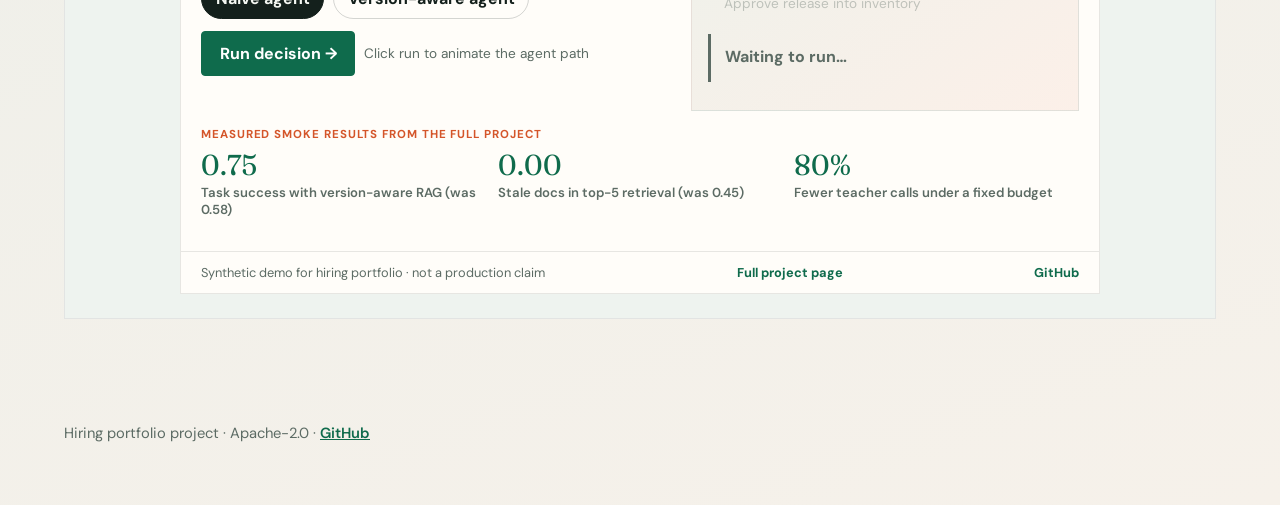
==== commit dadef425: "Scaffold the full policy-shift post-training study for Cohere credibility. Add the standout claim ki" ====
--- a/apps/web/index.html
+++ b/apps/web/index.html
@@ -8,7 +8,7 @@
   <link rel="preconnect" href="https://fonts.googleapis.com" />
   <link rel="preconnect" href="https://fonts.gstatic.com" crossorigin />
   <link href="https://fonts.googleapis.com/css2?family=Fraunces:opsz,wght@9..144,600;700&family=DM+Sans:wght@400;500;600;700&display=swap" rel="stylesheet" />
-  <link rel="stylesheet" href="./styles.css?v=20260722cc" />
+  <link rel="stylesheet" href="./styles.css?v=20260722d" />
 </head>
 <body>
   <div class="atmosphere" aria-hidden="true"></div>
@@ -16,6 +16,7 @@
     <p class="brand">PolicyShift</p>
     <nav>
       <a href="#demo">Interactive demo</a>
+      <a href="#study">Experiment</a>
       <a href="#impact">Impact</a>
       <a href="#embed">Embed</a>
       <a href="https://github.com/ishikanahar/policyshift" target="_blank" rel="noreferrer">GitHub</a>
@@ -67,6 +68,17 @@
           </div>
         </div>
       </div>
+    </section>
+
+    <section id="study" class="panel">
+      <h2>Experiment results</h2>
+      <p class="support" id="study-question">
+        When enterprise policies change, which adaptation strategy best preserves task
+        performance while preventing stale-policy and unsafe tool actions?
+      </p>
+      <p class="run-hint" id="study-badge">Loading study status…</p>
+      <div class="impact-grid" id="study-table"></div>
+      <p class="disclaimer" id="study-limit"></p>
     </section>
 
     <section id="impact" class="panel">
@@ -133,7 +145,7 @@
       <a href="https://github.com/ishikanahar/policyshift">GitHub</a>
     </p>
   </footer>
-  <script src="./data.js?v=20260722cc"></script>
-  <script src="./app.js?v=20260722cc"></script>
+  <script src="./data.js?v=20260722d"></script>
+  <script src="./app.js?v=20260722d"></script>
 </body>
 </html>
--- a/apps/web/styles.css
+++ b/apps/web/styles.css
@@ -259,6 +259,9 @@
   font-size: 0.9rem;
   max-width: 40rem;
 }
+.badge-real { color: var(--good); font-weight: 700; }
+.badge-smoke { color: var(--accent-hot); font-weight: 700; }
+.badge-pending { color: var(--muted); font-weight: 600; }
 
 .skills-rail {
   display: grid;
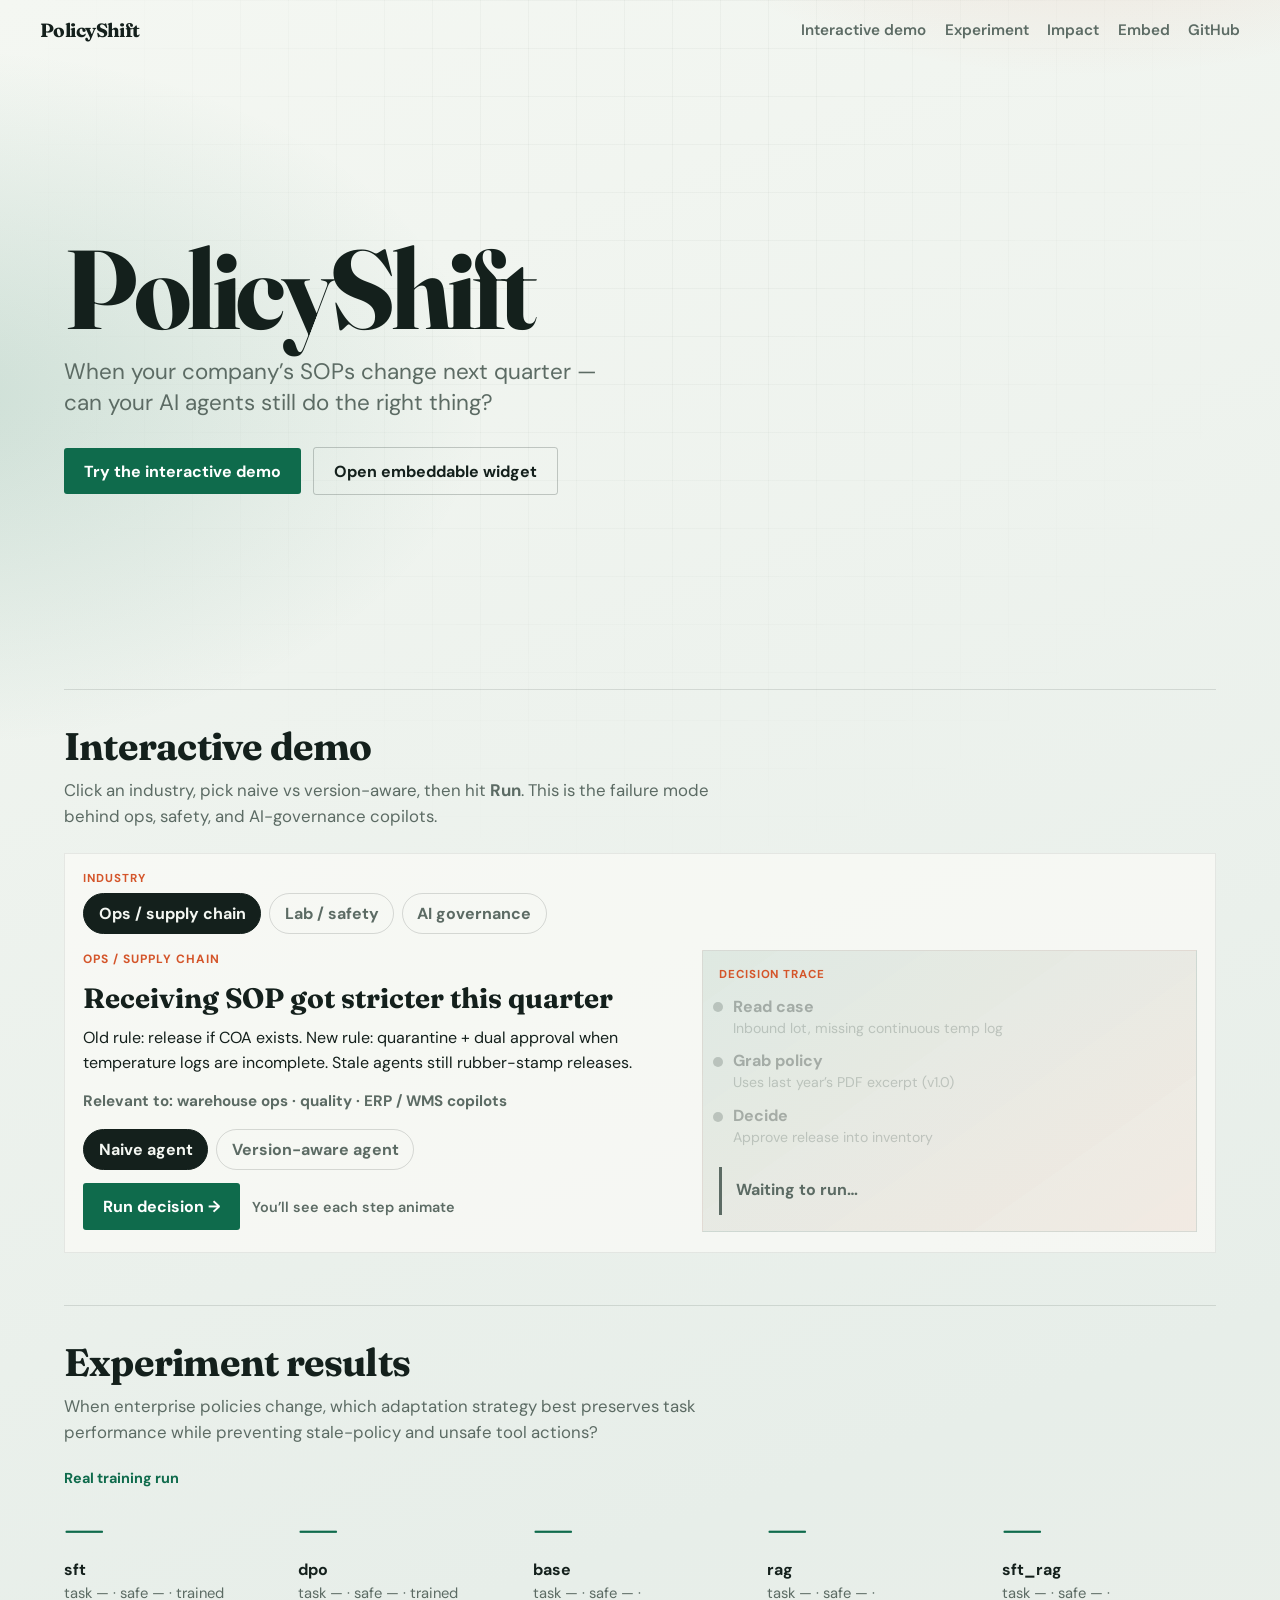
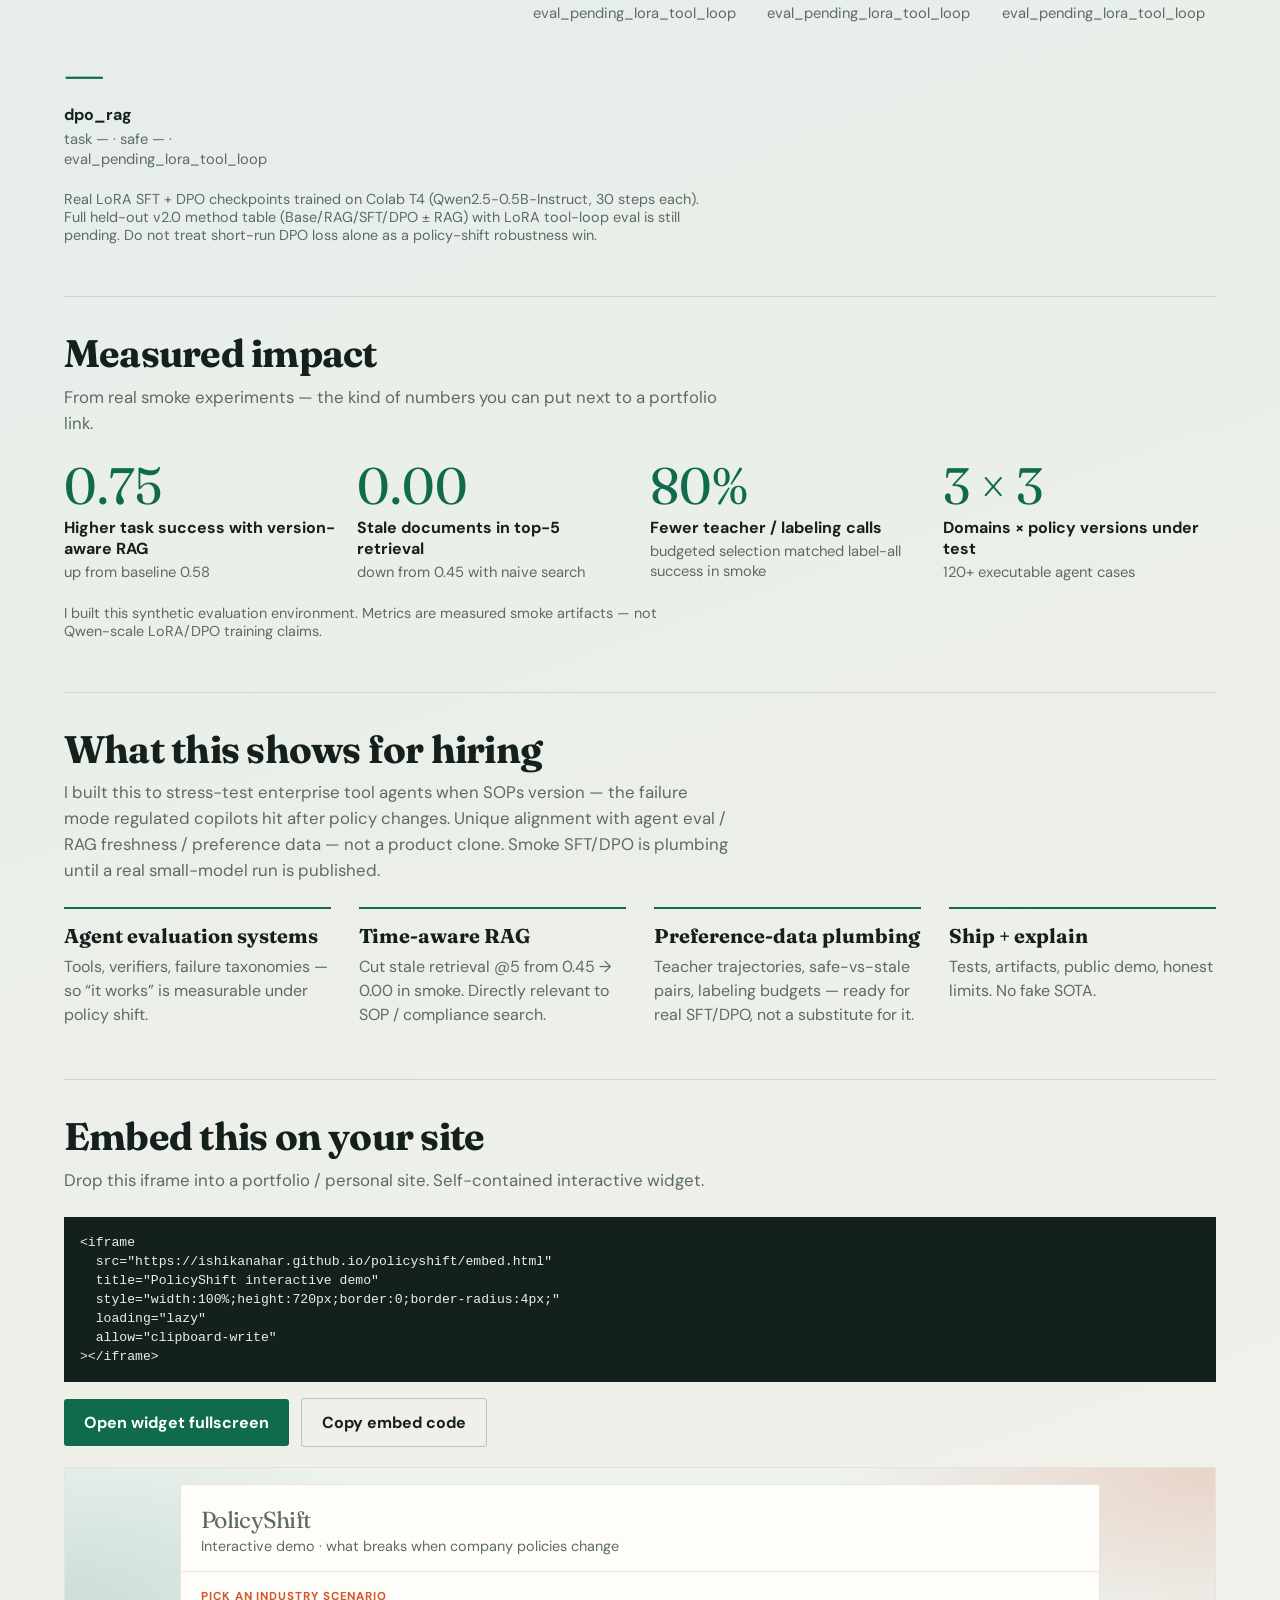
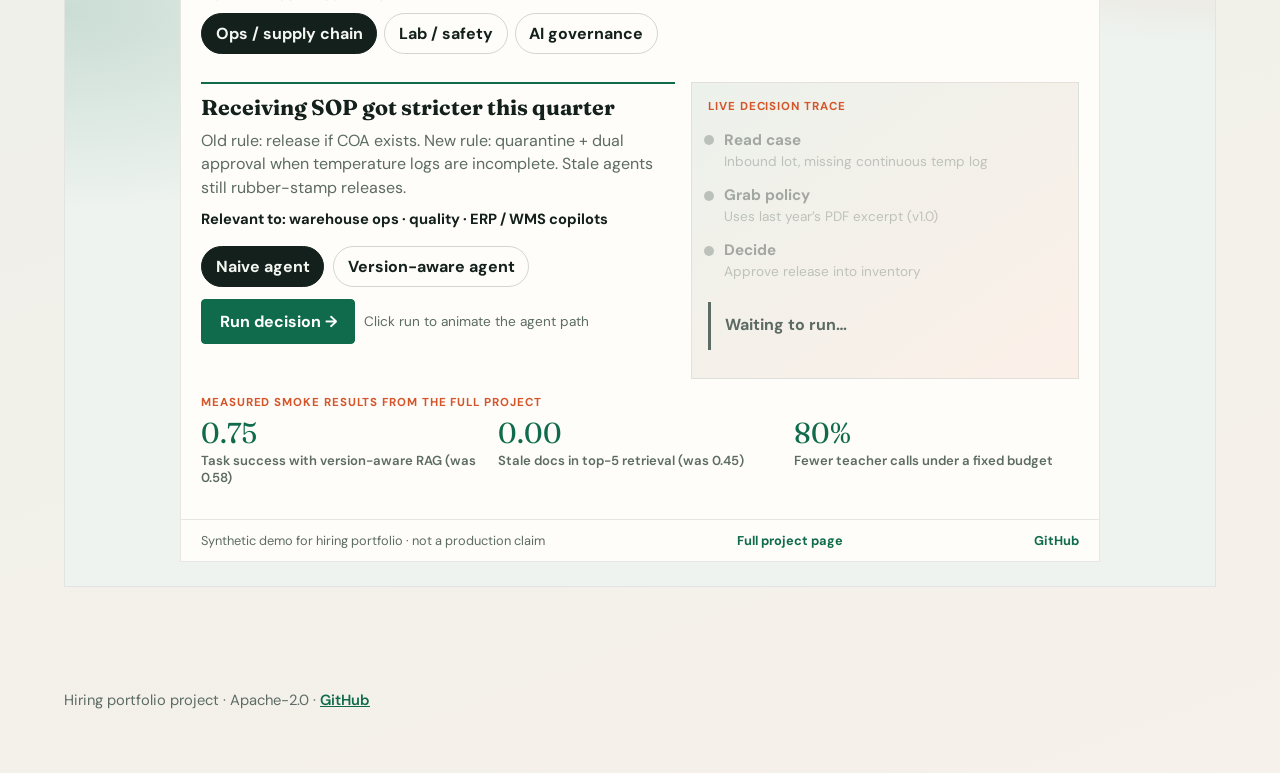
==== commit d64cdb8f: "Record real Colab SFT+DPO evidence on the public study panel. Document verified LoRA runs and keep c" ====
--- a/apps/web/index.html
+++ b/apps/web/index.html
@@ -8,7 +8,7 @@
   <link rel="preconnect" href="https://fonts.googleapis.com" />
   <link rel="preconnect" href="https://fonts.gstatic.com" crossorigin />
   <link href="https://fonts.googleapis.com/css2?family=Fraunces:opsz,wght@9..144,600;700&family=DM+Sans:wght@400;500;600;700&display=swap" rel="stylesheet" />
-  <link rel="stylesheet" href="./styles.css?v=20260722d" />
+  <link rel="stylesheet" href="./styles.css?v=20260722e" />
 </head>
 <body>
   <div class="atmosphere" aria-hidden="true"></div>
@@ -145,7 +145,7 @@
       <a href="https://github.com/ishikanahar/policyshift">GitHub</a>
     </p>
   </footer>
-  <script src="./data.js?v=20260722d"></script>
-  <script src="./app.js?v=20260722d"></script>
+  <script src="./data.js?v=20260722e"></script>
+  <script src="./app.js?v=20260722e"></script>
 </body>
 </html>
